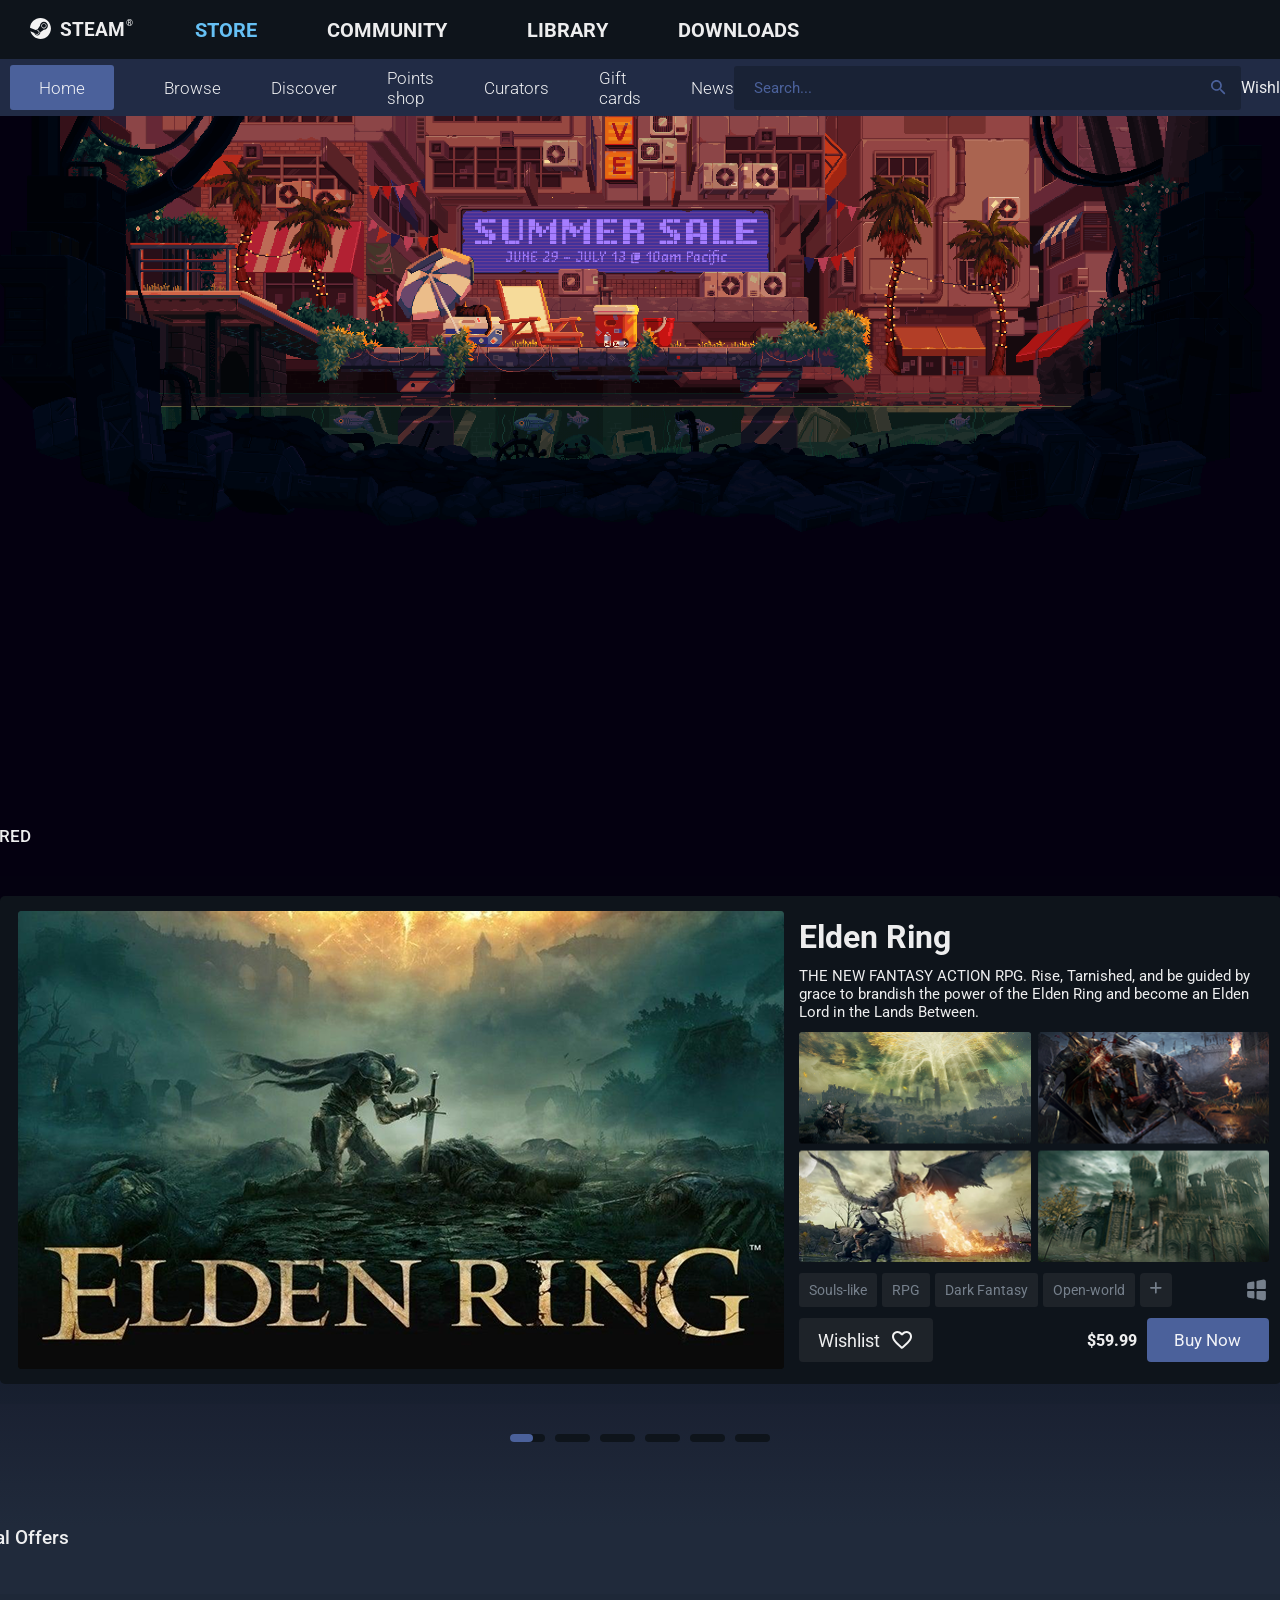
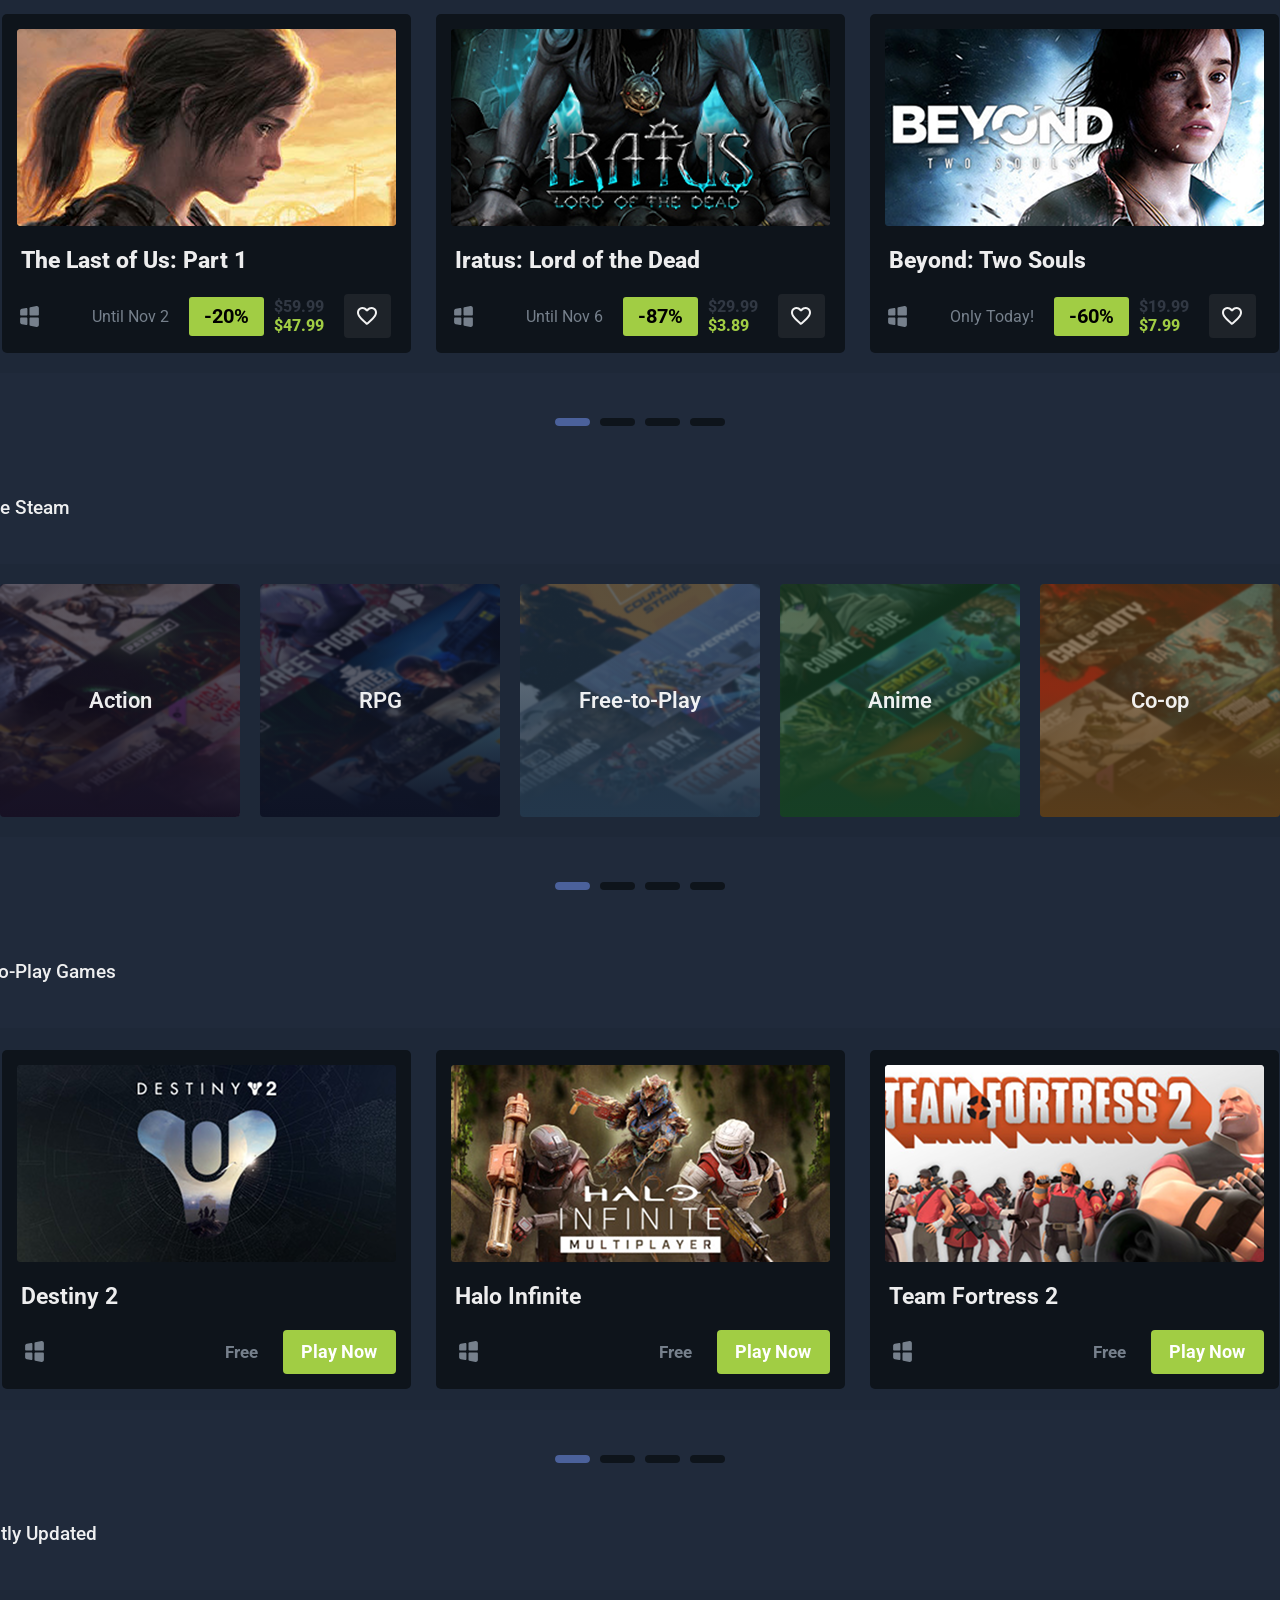
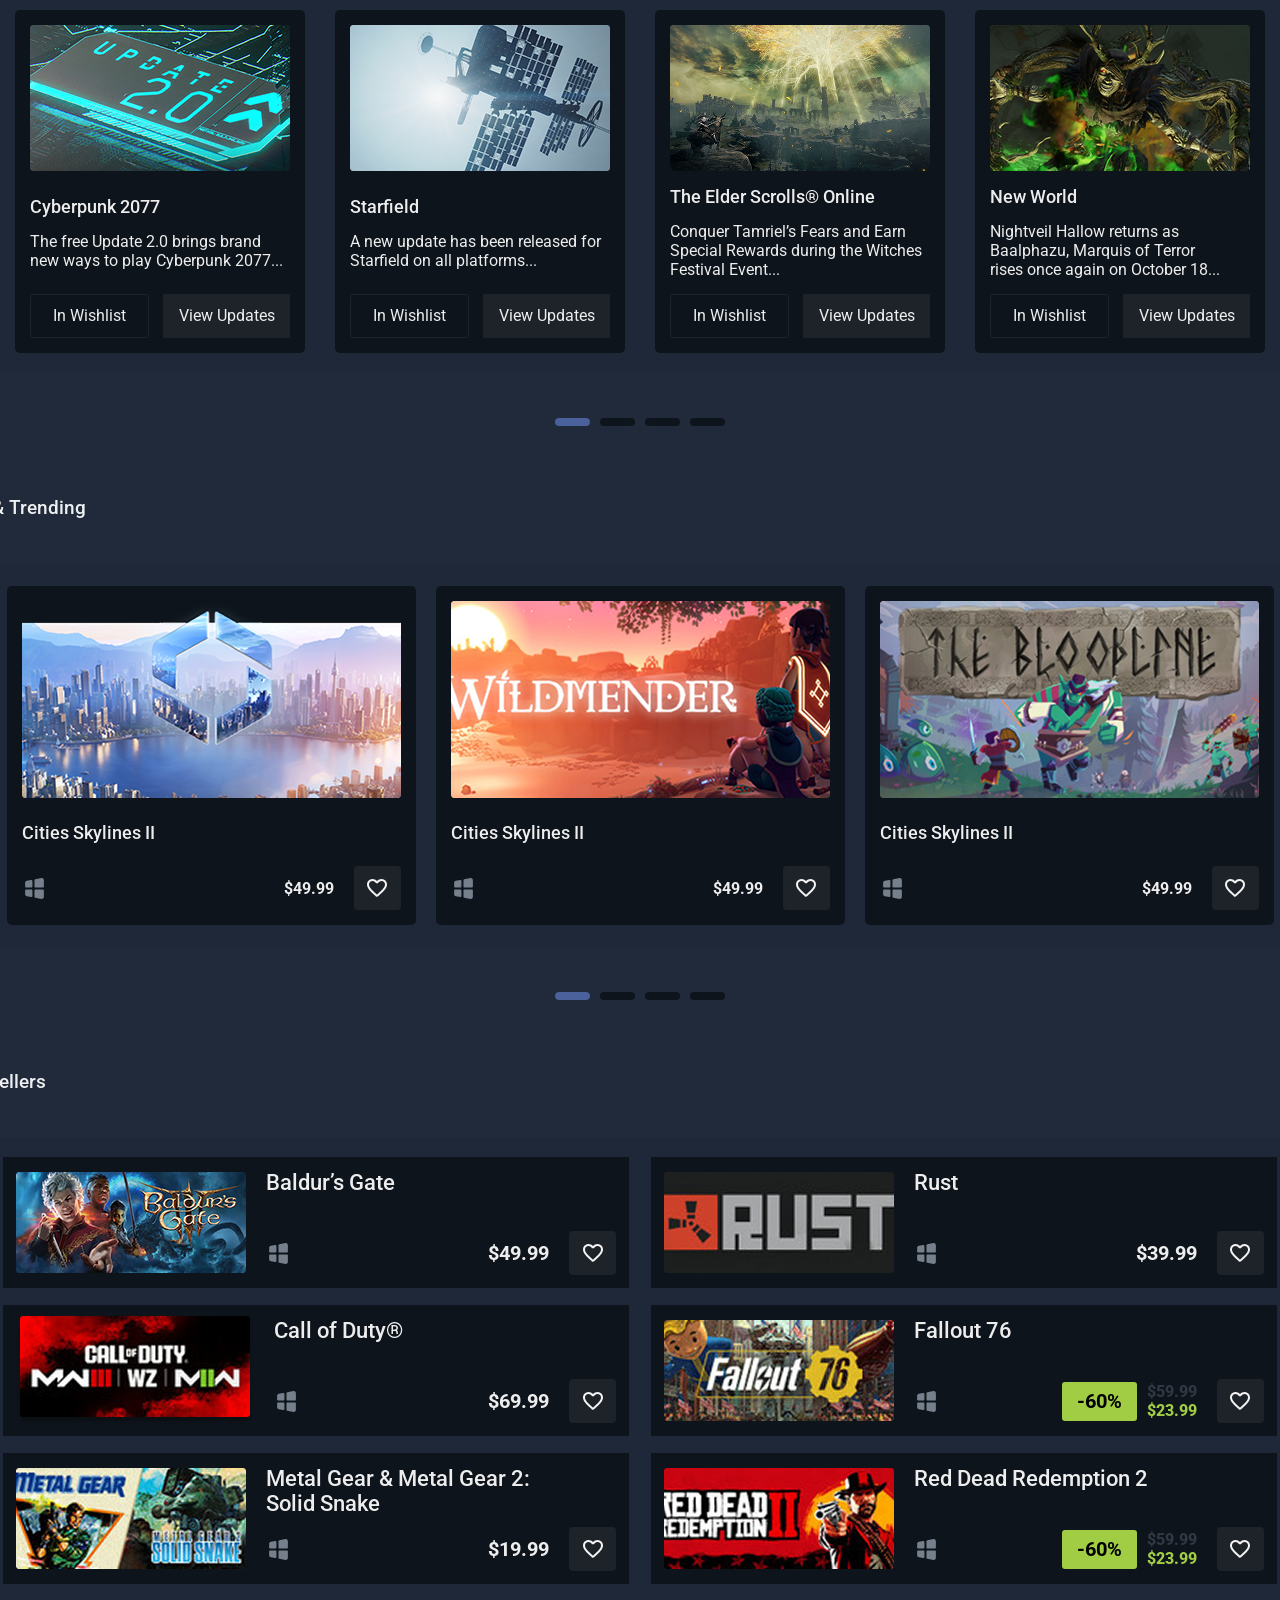
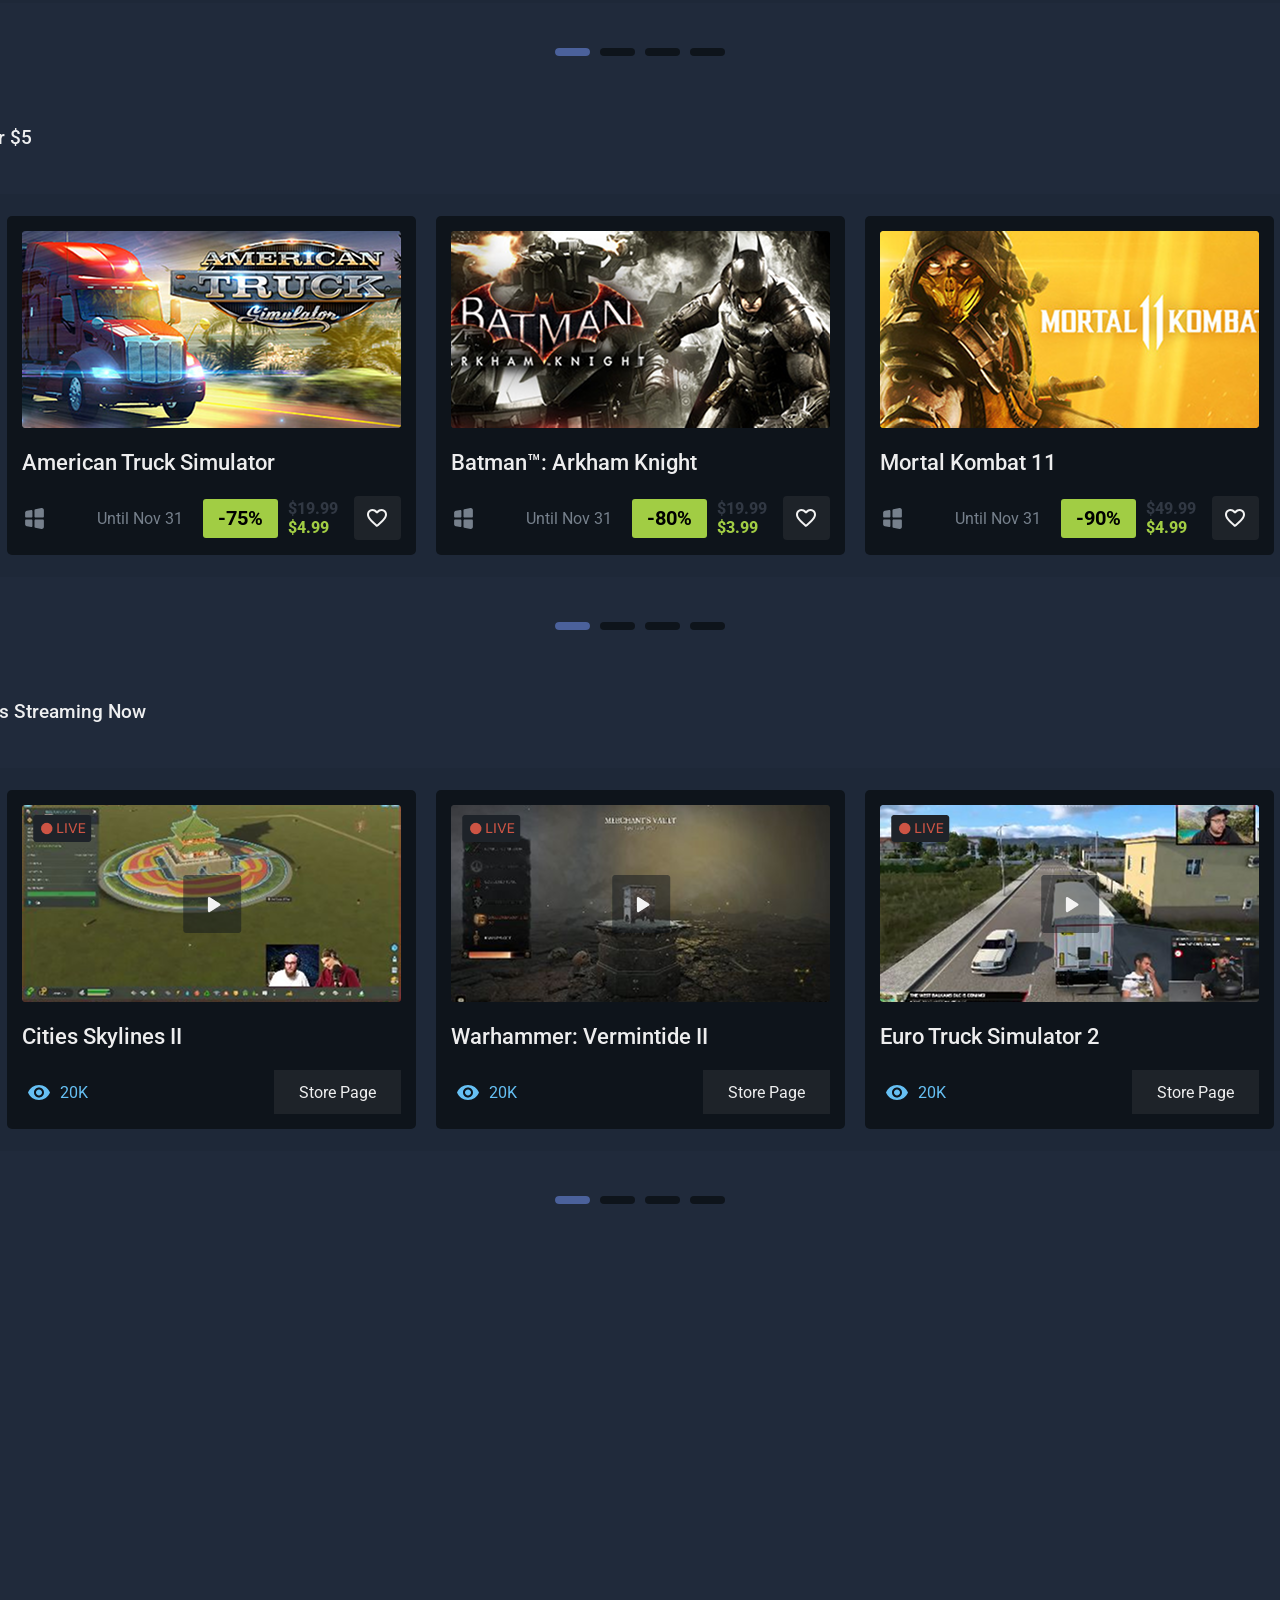
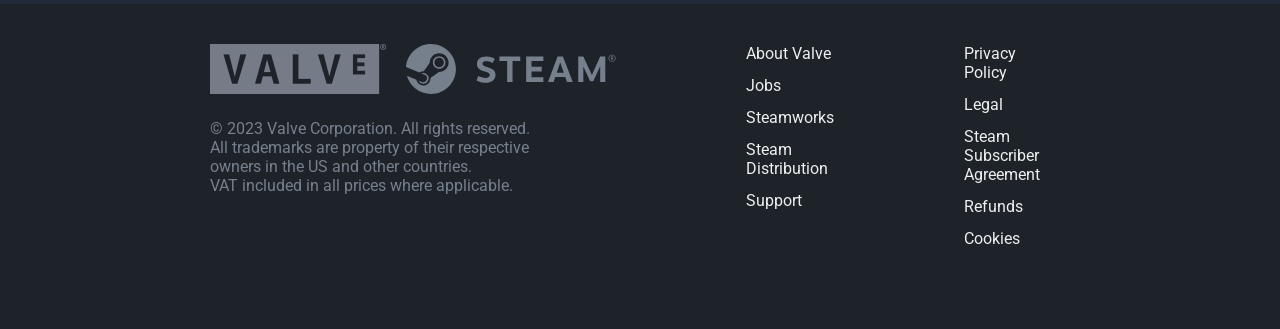
==== index.html @ d7ae03c8 "Add files via upload" ====
<!DOCTYPE html>
<html lang="en">

<head>
    <link rel="stylesheet" href="css/style.css">


    <meta charset="UTF-8">
    <meta name="viewport" content="width=device-width, initial-scale=1.0">
    <meta name="description"
        content="Staem  - All games in one place">
    <meta name="keywords" content="game, cloud-game, game-platform">
    <meta name="color-scheme" content="dark">
    <title>Steam</title>

    <meta name="robots" content="index follow noarchive">
    <meta name="author" content="steam">
    <link rel="canonical" href="https://steam.com">
    <link rel="alternate" hreflang="uz" href="https://steam.com/uz/">
    <link rel="alternate" hreflang="en" href="https://steam.com/en/">
    <meta name="referrer" content="strict-origin-when-cross-origin">

    <!-- ICO -->

    <link rel="icon" type="image/x-icon" sizes="any" href="./img/icons/icon-512px.ico">
    <link rel="icon" type="image/x-icon" sizes="512x512" href="./img/icons/icon-512px.ico">
    <link rel="icon" type="image/x-icon" sizes="256x256" href="./img/icons/icon-256px.ico">
    <link rel="icon" type="image/x-icon" sizes="128x128" href="./img/icons/icon-128px.ico">
    <link rel="icon" type="image/x-icon" sizes="64x64" href="./img/icons/icon-64px.ico">
    <link rel="icon" type="image/x-icon" sizes="32x32" href="./img/icons/icon-32px.ico">
    <link rel="apple-touch-icon" type="image/x-icon" sizes="180x180"
        href="https://bio-cwt.com//img/icons/icon-180px.ico">

    <!-- PWA -->

    <meta name="apple-mobile-app-capable" content="yes">
    <meta name="apple-mobile-app-title" content="steam">
    <meta name="apple-mobile-app-status-bar-style" content="black">

    <!-- OG -->
    <meta property="og:locale" content="en_US">
    <meta property="og:type" content="website">
    <meta property="og:site_name" content="steam">
    <meta property="og:title" content="Steam">
    <meta property="og:description"
        content="Staem  - All games in one place">
    <meta property="og:url" content="https://steam.com">
    <meta property="og:image" content="https://steam.com/img/icons/portrait-young-card.png">
    <meta property="og:image:width" content="680">
    <meta property="og:image:height" content="408">
    <meta property="og:image:alt" content="Game-steam">

    <!-- Twitter -->
    <meta name="twitter:card" content="summary_large_image">
    <meta name="twitter:title" content="steam">
    <meta name="twitter:description"
       content="Staem  - All games in one place">
    <meta name="twitter:image" content="https://steam/img/icons/portrait-young-card.png">
    <meta name="twitter:image:alt" content="Staem">
    <meta name="twitter:site" content="@steam">
    <meta name="twitter:creator" content="steam">
</head>

<body>
    <header class="steam__header">
        <!-- Header up -->
        <div class="header__up">
            <!-- Header logo -->
            <div class="header__logo">
                <img src="/img/header/logo/logo-steam.svg" alt="steam-logo" class="header__logo-img">
                <p class="header__logo-name">STEAM</p>
                <p class="header__logo-name-r">®</p>
            </div>
            <!-- Header Nav -->
            <nav class="header__nav">
                <ul class="header__nav-list">
                    <ol class="header__link"><a href="#" class="header__link-item header__link-store">Store</a></ol>
                    <ol class="header__link"><a href="#" class="header__link-item header__link-community">Community</a>
                    </ol>
                    <ol class="header__link"><a href="#" class="header__link-item header__link-name"></a></ol>
                    <ol class="header__link"><a href="#" class="header__link-item header__link-library">Library</a></ol>
                    <ol class="header__link"><a href="#" class="header__link-item header__link-download">Downloads</a>
                    </ol>
                </ul>
            </nav>
            <!-- Header Acc -->
            <div class="header__acc-group">
                <a href="steam_sign-in/steam_sign-in.html" class="header__acc-people"><img src="./img/header/acc group/people.svg" alt="people"></a>
                <a href="steam_sign-in/steam_sign-in.html" class="header__acc-notifications"><img src="./img/header/acc group/notifications.svg"
                        alt="people"></a>
                <p class="header__acc-notifications-numbers">1</p>
                <div class="header__acc">
                    <a class="header__acc-name" href="steam_sign-in/steam_sign-in.html">Login</a>
                </div>
            </div>
            <div class="header__help-and-view">
                <a href="#" class="header__help">Help</a>
                <a href="#" class="header__view">View <img src="/img/header/acc group/vector-down-ser.svg" alt=""></a>
            </div>
        </div>
        <!-- Header down -->
        <div class="header__down">
            <!-- Header nav -->
            <nav class="header__nav-store">
                <ul class="header__store-list">
                    <ol class="header__store-link"><a href="#" class="header__store-item header__store-home">Home</a>
                    </ol>
                    <ol class="header__store-link"><a href="#" class="header__store-item header__store-browse">Browse</a>
                    </ol>
                    <ol class="header__store-link"><a href="#"
                            class="header__store-item header__store-discover">Discover</a></ol>
                    <ol class="header__store-link"><a href="#" class="header__store-item header__store-point-shop">Points
                            shop</a></ol>
                    <ol class="header__store-link"><a href="#"
                            class="header__store-item header__store-curators">Curators</a></ol>
                    <ol class="header__store-link"><a href="#" class="header__store-item header__store-gift-cards">Gift
                            cards</a></ol>
                    <ol class="header__store-link"><a href="#" class="header__store-item header__store-news">News</a>
                    </ol>
                </ul>
            </nav>
            <!-- Header search -->
            <form class="header__search-form">
                <input type="text" placeholder="Search..." class="headre__store-search">
                <img src="img/header/serch and options/search.svg" alt="loupe" class="headre__store-search-loupe">
            </form>
            <!-- Header options -->
            <div class="header__options">
                <a href="steam_sign-in/steam_sign-in.html" class="header__options-group">Wishlist</a>
                <a href="steam_sign-in/steam_sign-in.html" class="header__options-group">Cart</a>
                <a href="#" class="header__options-button"><img src="./img/header/serch and options/options.svg"
                        alt="options" class="header__options-image"></a>
            </div>
        </div>
    </header>
    <!-- Main -->
    <main class="steam__main">
        <!-- Hero block -->
        <div class="main__hero-block">
            <img src="" alt="" class="main__sale-banner">
        </div>
        <!-- Offer of the day -->
        <div class="main__featured">
            <p class="main__featured-title">Featured</p>
            <div class="main__game-card">
                <img src="/img/main/featured/arrow/arrow-left.svg" alt="arrow-left" class="main__game-arrow-left">
                <div class="main__game-elden_ring">
                    <img src="./img/main/featured/games/Elden Ring/elden-ring-preview.png" alt="elden-ring-image"
                        class="main__game-elden_ring-preview">
                    <div class="main__game-elden-ring-group">
                        <h1 class="main__game-elden-ring-title">Elden Ring</h1>
                        <p class="main__game-elden-ring-text">THE NEW FANTASY ACTION RPG. Rise, Tarnished, and be guided
                            by grace to brandish the power of the Elden Ring and become an Elden Lord in the Lands
                            Between.</p>
                        <img src="/img/main/featured/games/Elden Ring/elden-ring-image.png" alt="elden-ring-image"
                            class="main__game-elden-ring-image">
                        <div class="main__game-elden-ring-tegs">
                            <div class="main__game-elden-ring-items">
                                <div class="main__game-elden-ring-element">
                                    <p class="main__game-elden-ring-element-text">Souls-like</p>
                                </div>
                                <div class="main__game-elden-ring-element">
                                    <p class="main__game-elden-ring-element-text">RPG</p>
                                </div>
                                <div class="main__game-elden-ring-element">
                                    <p class="main__game-elden-ring-element-text">Dark Fantasy</p>
                                </div>
                                <div class="main__game-elden-ring-element">
                                    <p class="main__game-elden-ring-element-text">Open-world</p>
                                </div>
                                <div class="main__game-elden-ring-element-add"><img
                                        src="/img/main/featured/games/Elden Ring/Add.svg" alt="add"></div>
                            </div>
                            <img src="/img/main/featured/games/Elden Ring/pc.svg" alt="window">
                        </div>
                        <div class="main__game-elden-ring-buy">
                            <div class="main__game-elden-ring-wishlist">
                                <p class="main__game-elden-ring-wishlist-text">Wishlist</p>
                                <img src="/img/main/featured/games/Elden Ring/Favorite border.svg" alt="">
                            </div>
                            <div class="main__game-elden-ring-buy-group">
                                <p class="main__game-elden-ring-buy-prise">$59.99</p>
                                <button type="button" class="main__game-elden-ring-buy-button">Buy Now</button>
                            </div>
                        </div>
                    </div>
                </div>
                <img src="/img/main/featured/arrow/arrow-right.svg" alt="arrow-right" class="main__game-arrow-right">
            </div>
            <div class="main__featured-bar">
                <div class="main__featured-bar-item-fill"></div>
                <div class="main__featured-bar-item"></div>
                <div class="main__featured-bar-item"></div>
                <div class="main__featured-bar-item"></div>
                <div class="main__featured-bar-item"></div>
                <div class="main__featured-bar-item"></div>
                <div class="main__featured-bar-item"></div>
            </div>
        </div>
        <!-- Special offers -->
        <div class="main__special-offers">
            <p class="main__special-offers-title">Special Offers</p>
            <div class="main__special-offers-card">
                <img src="/img/main/featured/arrow/arrow-left.svg" alt="arrow-left" class="main__game-arrow-left">
                <div class="main__special-offers-game">
                    <img src="/img/main/special offers/game-1-previe.png" alt="" class="main__special-offer-image">
                    <p class="main__special-offers-game-title">The Last of Us: Part 1</p>
                    <div class="main__special-offers-game-group">
                        <img src="/img/main/featured/games/Elden Ring/pc.svg" alt="window"
                            class="main__special-offers-game-image">
                        <p class="main__special-offers-game-day">Until Nov 2</p>
                        <div class="main__special-offers-game-discount">-20%</div>
                        <div class="main__special-offers-game-prise">
                            <p class="main__special-offers-game-prise-old">$59.99</p>
                            <p class="main__special-offers-game-prise-new">$47.99</p>
                        </div>
                        <div class="main__special-offers-game-favorit"><img
                                src="/img/main/featured/games/Elden Ring/Favorite border.svg" alt=""></div>
                    </div>
                </div>
                <div class="main__special-offers-game">
                    <img src="/img/main/special offers/game-2-previe.png" alt="" class="main__special-offer-image">
                    <p class="main__special-offers-game-title">Iratus: Lord of the Dead</p>
                    <div class="main__special-offers-game-group">
                        <img src="/img/main/featured/games/Elden Ring/pc.svg" alt="window"
                            class="main__special-offers-game-image">
                        <p class="main__special-offers-game-day">Until Nov 6</p>
                        <div class="main__special-offers-game-discount">-87%</div>
                        <div class="main__special-offers-game-prise">
                            <p class="main__special-offers-game-prise-old">$29.99</p>
                            <p class="main__special-offers-game-prise-new">$3.89</p>
                        </div>
                        <div class="main__special-offers-game-favorit"><img
                                src="/img/main/featured/games/Elden Ring/Favorite border.svg" alt=""></div>
                    </div>
                </div>
                <div class="main__special-offers-game">
                    <img src="/img/main/special offers/game-3-previe.png" alt="" class="main__special-offer-image">
                    <p class="main__special-offers-game-title">Beyond: Two Souls</p>
                    <div class="main__special-offers-game-group">
                        <img src="/img/main/featured/games/Elden Ring/pc.svg" alt="window"
                            class="main__special-offers-game-images">
                        <p class="main__special-offers-game-day">Only Today!</p>
                        <div class="main__special-offers-game-discount">-60%</div>
                        <div class="main__special-offers-game-prise">
                            <p class="main__special-offers-game-prise-old">$19.99</p>
                            <p class="main__special-offers-game-prise-new">$7.99</p>
                        </div>
                        <div class="main__special-offers-game-favorit"><img
                                src="/img/main/featured/games/Elden Ring/Favorite border.svg" alt=""></div>
                    </div>
                </div>
                <img src="/img/main/featured/arrow/arrow-right.svg" alt="arrow-right" class="main__game-arrow-right">
            </div>
            <div class="main__special-offers-bar">
                <div class="main__special-offers-bar-item-fill"></div>
                <div class="main__special-offers-bar-item"></div>
                <div class="main__special-offers-bar-item"></div>
                <div class="main__special-offers-bar-item"></div>
                <div class="main__special-offers-bar-item"></div>
            </div>
        </div>
        <!-- Browse Steam -->
        <div class="main__browse-steam">
            <p class="main__browse-steam-title">Browse Steam</p>
            <div class="main__browse-steam-card">
                <img src="/img/main/featured/arrow/arrow-left.svg" alt="arrow-left" class="main__game-arrow-left">
                <div class="main__browse-steam-choice">
                    <img src="/img/main/browse steam/action.png" alt="" class="main__browse-steam-image">
                    <p class="main__browse-steam-choice-name main__browse-steam-choice-gradient_1">Action</p>
                </div>
                <div class="main__browse-steam-choice">
                    <img src="/img/main/browse steam/rpg.png" alt="" class="main__browse-steam-image">
                    <p class="main__browse-steam-choice-name main__browse-steam-choice-gradient_2">RPG</p>
                </div>
                <div class="main__browse-steam-choice">
                    <img src="/img/main/browse steam/free-to-play.png" alt="" class="main__browse-steam-image">
                    <p class="main__browse-steam-choice-name main__browse-steam-choice-gradient_3">Free-to-Play</p>
                </div>
                <div class="main__browse-steam-choice">
                    <img src="/img/main/browse steam/anime.png" alt="" class="main__browse-steam-image">
                    <p class="main__browse-steam-choice-name main__browse-steam-choice-gradient_4">Anime</p>
                </div>
                <div class="main__browse-steam-choice">
                    <img src="/img/main/browse steam/co-op.png" alt="" class="main__browse-steam-image">
                    <p class="main__browse-steam-choice-name main__browse-steam-choice-gradient_5">Co-op</p>
                </div>
                <img src="/img/main/featured/arrow/arrow-right.svg" alt="arrow-right" class="main__game-arrow-right">
            </div>
            <div class="main__special-offers-bar">
                <div class="main__special-offers-bar-item-fill"></div>
                <div class="main__special-offers-bar-item"></div>
                <div class="main__special-offers-bar-item"></div>
                <div class="main__special-offers-bar-item"></div>
                <div class="main__special-offers-bar-item"></div>
            </div>
        </div>
        <!-- Free to Play Games -->
        <div class="main__free-to-play">
            <p class="main__free-to-play-title">Free-to-Play Games</p>
            <div class="main__free-to-play-card">
                <img src="/img/main/featured/arrow/arrow-left.svg" alt="arrow-left" class="main__game-arrow-left">
                <div class="main__free-to-play-game">
                    <img src="/img/main/free to play/game_1.png" alt="" class="main__free-to-play-game-image">
                    <p class="main__free-to-play-game-title">Destiny 2</p>
                    <div class="main__free-to-play-game-group">
                        <img src="/img/main/featured/games/Elden Ring/pc.svg" alt="window"
                            class="main__special-offers-game-image">
                        <div class="main__free-to-play-game-buy-group">
                            <p class="main__free-to-play-game-price">Free</p>
                            <button class="main__free-to-play-game-buy">Play Now</button>
                        </div>
                    </div>
                </div>
                <div class="main__free-to-play-game">
                    <img src="/img/main/free to play/game_2.png" alt="" class="main__free-to-play-game-image">
                    <p class="main__free-to-play-game-title">Halo Infinite</p>
                    <div class="main__free-to-play-game-group">
                        <img src="/img/main/featured/games/Elden Ring/pc.svg" alt="window"
                            class="main__special-offers-game-image">
                        <div class="main__free-to-play-game-buy-group">
                            <p class="main__free-to-play-game-price">Free</p>
                            <button class="main__free-to-play-game-buy">Play Now</button>
                        </div>
                    </div>

                </div>
                <div class="main__free-to-play-game">
                    <img src="/img/main/free to play/game_3.png" alt="" class="main__free-to-play-game-image">
                    <p class="main__free-to-play-game-title">Team Fortress 2</p>
                    <div class="main__free-to-play-game-group">
                        <img src="/img/main/featured/games/Elden Ring/pc.svg" alt="window"
                            class="main__special-offers-game-image">
                        <div class="main__free-to-play-game-buy-group">
                            <p class="main__free-to-play-game-price">Free</p>
                            <button class="main__free-to-play-game-buy">Play Now</button>
                        </div>
                    </div>

                </div>
                <img src="/img/main/featured/arrow/arrow-right.svg" alt="arrow-right" class="main__game-arrow-right">
            </div>
            <div class="main__special-offers-bar">
                <div class="main__special-offers-bar-item-fill"></div>
                <div class="main__special-offers-bar-item"></div>
                <div class="main__special-offers-bar-item"></div>
                <div class="main__special-offers-bar-item"></div>
                <div class="main__special-offers-bar-item"></div>
            </div>
        </div>
        <!-- Recently Updated -->
        <div class="main__recently_update">
            <p class="main__recently_update-title">Recently Updated</p>
            <div class="main__recently_update-card">
                <img src="/img/main/featured/arrow/arrow-left.svg" alt="arrow-left" class="main__game-arrow-left">
                <div class="main__recently_update-game">
                    <img src="/img/main/recently Update/game_1.png" alt="" class="main__recently_update-game-image">
                    <div class="main__recently_update-game-text">
                        <p class="main__recently_update-game-title">Cyberpunk 2077</p>
                        <p class="main__recently_update-game-word">The free Update 2.0 brings brand new ways to play
                            Cyberpunk 2077...</p>
                    </div>
                    <div class="main__recently_update-game-button">
                        <button class="main__recently_update-game-wishlist">In Wishlist</button>
                        <button class="main__recently_update-game-viev">View Updates</button>
                    </div>
                </div>
                <div class="main__recently_update-game">
                    <img src="/img/main/recently Update/game_2.png" alt="" class="main__recently_update-game-image">
                    <div class="main__recently_update-game-text">
                        <p class="main__recently_update-game-title">Starfield</p>
                        <p class="main__recently_update-game-word">A new update has been released for Starfield on all
                            platforms...</p>
                    </div>
                    <div class="main__recently_update-game-button">
                        <button class="main__recently_update-game-wishlist">In Wishlist</button>
                        <button class="main__recently_update-game-viev">View Updates</button>
                    </div>

                </div>
                <div class="main__recently_update-game">
                    <img src="/img/main/recently Update/game_3.png" alt="" class="main__recently_update-game-image">
                    <div class="main__recently_update-game-text">
                        <p class="main__recently_update-game-title">The Elder Scrolls® Online</p>
                        <p class="main__recently_update-game-word">Conquer Tamriel’s Fears and Earn Special Rewards
                            during the Witches Festival Event...</p>
                    </div>
                    <div class="main__recently_update-game-button">
                        <button class="main__recently_update-game-wishlist">In Wishlist</button>
                        <button class="main__recently_update-game-viev">View Updates</button>
                    </div>

                </div>
                <div class="main__recently_update-game">
                    <img src="/img/main/recently Update/game_4.png" alt="" class="main__recently_update-game-image">
                    <div class="main__recently_update-game-text">
                        <p class="main__recently_update-game-title">New World</p>
                        <p class="main__recently_update-game-word">Nightveil Hallow returns as Baalphazu, Marquis of
                            Terror <br>rises once again on October 18...</p>
                    </div>
                    <div class="main__recently_update-game-button">
                        <button class="main__recently_update-game-wishlist">In Wishlist</button>
                        <button class="main__recently_update-game-viev">View Updates</button>
                    </div>
                </div>
                <img src="/img/main/featured/arrow/arrow-right.svg" alt="arrow-right" class="main__game-arrow-right">
            </div>
            <div class="main__special-offers-bar">
                <div class="main__special-offers-bar-item-fill"></div>
                <div class="main__special-offers-bar-item"></div>
                <div class="main__special-offers-bar-item"></div>
                <div class="main__special-offers-bar-item"></div>
                <div class="main__special-offers-bar-item"></div>
            </div>
        </div>
        <!-- New Trending -->
        <div class="main__new_trending">
            <p class="main__new_trending-title">New & Trending</p>
            <div class="main__new_trending-card">
                <img src="/img/main/featured/arrow/arrow-left.svg" alt="arrow-left" class="main__game-arrow-left">
                <div class="main__new_trending-game">
                    <img src="/img/main/new and tranding/game_1.png" alt="">
                    <p class="main__new_trending-game-title">Cities Skylines II</p>
                    <div class="main__new_trending-group">
                        <img src="/img/main/featured/games/Elden Ring/pc.svg" alt="window">
                        <div class="main__new_trending-game-buy-group">
                            <p class="main__new_trending-game-buy-price">$49.99</p>
                            <div class="main__special-offers-game-favorit"><img
                                    src="/img/main/featured/games/Elden Ring/Favorite border.svg" alt=""></div>
                        </div>
                    </div>
                </div>
                <div class="main__new_trending-game">
                    <img src="/img/main/new and tranding/game_2.png" alt="">
                    <p class="main__new_trending-game-title">Cities Skylines II</p>
                    <div class="main__new_trending-group">
                        <img src="/img/main/featured/games/Elden Ring/pc.svg" alt="window">
                        <div class="main__new_trending-game-buy-group">
                            <p class="main__new_trending-game-buy-price">$49.99</p>
                            <div class="main__special-offers-game-favorit"><img
                                    src="/img/main/featured/games/Elden Ring/Favorite border.svg" alt=""></div>
                        </div>
                    </div>
                </div>
                <div class="main__new_trending-game">
                    <img src="/img/main/new and tranding/game_3.png" alt="">
                    <p class="main__new_trending-game-title">Cities Skylines II</p>
                    <div class="main__new_trending-group">
                        <img src="/img/main/featured/games/Elden Ring/pc.svg" alt="window">
                        <div class="main__new_trending-game-buy-group">
                            <p class="main__new_trending-game-buy-price">$49.99</p>
                            <div class="main__special-offers-game-favorit"><img
                                    src="/img/main/featured/games/Elden Ring/Favorite border.svg" alt=""></div>
                        </div>
                    </div>
                </div>

                <img src="/img/main/featured/arrow/arrow-right.svg" alt="arrow-right" class="main__game-arrow-right">
            </div>
            <div class="main__special-offers-bar">
                <div class="main__special-offers-bar-item-fill"></div>
                <div class="main__special-offers-bar-item"></div>
                <div class="main__special-offers-bar-item"></div>
                <div class="main__special-offers-bar-item"></div>
                <div class="main__special-offers-bar-item"></div>
            </div>
        </div>
        <!-- Top selers -->
        <div class="main__top-selers">
            <p class="main__top-selers-title">Top Sellers</p>
            <div class="main__top-selers-card">
                <img src="/img/main/featured/arrow/arrow-left.svg" alt="arrow-left" class="main__game-arrow-left">
                <div class="main__top-selers-game">
                    <img src="/img/main/top sellers/game_1.png" alt="" class="main__top-selers-game-image">
                    <div class="main__top-selers-game-group">
                        <p class="main__top-selers-game-title">Baldur’s Gate</p>
                        <div class="main__top-selers-game-buy">
                            <img src="/img/main/featured/games/Elden Ring/pc.svg" alt="window">
                            <div class="main__top-selers-game-buy-group">
                                <p class="main__top-selers-game-buy-price">$49.99</p>
                                <div class="main__special-offers-game-favorit"><img
                                        src="/img/main/featured/games/Elden Ring/Favorite border.svg" alt=""></div>
                            </div>
                        </div>
                    </div>
                </div>
                <div class="main__top-selers-game">
                    <img src="/img/main/top sellers/game_2.png" alt="" class="main__top-selers-game-image">
                    <div class="main__top-selers-game-group">
                        <p class="main__top-selers-game-title">Call of Duty®</p>
                        <div class="main__top-selers-game-buy">
                            <img src="/img/main/featured/games/Elden Ring/pc.svg" alt="window">
                            <div class="main__top-selers-game-buy-group">
                                <p class="main__top-selers-game-buy-price">$69.99</p>
                                <div class="main__special-offers-game-favorit"><img
                                        src="/img/main/featured/games/Elden Ring/Favorite border.svg" alt=""></div>
                            </div>
                        </div>
                    </div>
                </div>
                <div class="main__top-selers-game">
                    <img src="/img/main/top sellers/game_3.png" alt="" class="main__top-selers-game-image">
                    <div class="main__top-selers-game-group">
                        <p class="main__top-selers-game-title">Metal Gear & Metal Gear 2: <br> Solid Snake</p>
                        <div class="main__top-selers-game-buy">
                            <img src="/img/main/featured/games/Elden Ring/pc.svg" alt="window">
                            <div class="main__top-selers-game-buy-group">
                                <p class="main__top-selers-game-buy-price">$19.99</p>
                                <div class="main__special-offers-game-favorit"><img
                                        src="/img/main/featured/games/Elden Ring/Favorite border.svg" alt=""></div>
                            </div>
                        </div>
                    </div>
                </div>
                <div class="main__top-selers-game">
                    <img src="/img/main/top sellers/game_4.png" alt="" class="main__top-selers-game-image">
                    <div class="main__top-selers-game-group">
                        <p class="main__top-selers-game-title">Rust</p>
                        <div class="main__top-selers-game-buy">
                            <img src="/img/main/featured/games/Elden Ring/pc.svg" alt="window">
                            <div class="main__top-selers-game-buy-group">
                                <p class="main__top-selers-game-buy-price">$39.99</p>
                                <div class="main__special-offers-game-favorit"><img
                                        src="/img/main/featured/games/Elden Ring/Favorite border.svg" alt=""></div>
                            </div>
                        </div>
                    </div>
                </div>
                <div class="main__top-selers-game">
                    <img src="/img/main/top sellers/game_5.png" alt="" class="main__top-selers-game-image">
                    <div class="main__top-selers-game-group">
                        <p class="main__top-selers-game-title">Fallout 76</p>
                        <div class="main__top-selers-game-buy">
                            <img src="/img/main/featured/games/Elden Ring/pc.svg" alt="window">
                            <div class="main__top-selers-game-buy-group-discount">
                                <div class="main__top-selers-game-discount">-60%</div>
                                <div class="main__top-selers-game-prise">
                                    <p class="main__top-selers-game-prise-old">$59.99</p>
                                    <p class="main__top-selers-game-prise-new">$23.99</p>
                                </div>
                                <div class="main__special-offers-game-favorit"><img
                                        src="/img/main/featured/games/Elden Ring/Favorite border.svg" alt=""></div>
                            </div>
                        </div>
                    </div>
                </div>
                <div class="main__top-selers-game">
                    <img src="/img/main/top sellers/game_6.png" alt="" class="main__top-selers-game-image">
                    <div class="main__top-selers-game-group">
                        <p class="main__top-selers-game-title">Red Dead Redemption 2</p>
                        <div class="main__top-selers-game-buy">
                            <img src="/img/main/featured/games/Elden Ring/pc.svg" alt="window">
                            <div class="main__top-selers-game-buy-group-discount">
                                <div class="main__top-selers-game-discount">-60%</div>
                                <div class="main__top-selers-game-prise">
                                    <p class="main__top-selers-game-prise-old">$59.99</p>
                                    <p class="main__top-selers-game-prise-new">$23.99</p>
                                </div>
                                <div class="main__special-offers-game-favorit"><img
                                        src="/img/main/featured/games/Elden Ring/Favorite border.svg" alt=""></div>
                            </div>
                        </div>
                    </div>
                </div>
                <img src="/img/main/featured/arrow/arrow-right.svg" alt="arrow-right" class="main__game-arrow-right">
            </div>
            <div class="main__special-offers-bar">
                <div class="main__special-offers-bar-item-fill"></div>
                <div class="main__special-offers-bar-item"></div>
                <div class="main__special-offers-bar-item"></div>
                <div class="main__special-offers-bar-item"></div>
                <div class="main__special-offers-bar-item"></div>
            </div>
        </div>
        <div class="main__under-five">
            <p class="main__under-five-title">Under $5</p>
            <div class="main__under-five-card">
                <img src="/img/main/featured/arrow/arrow-left.svg" alt="arrow-left" class="main__game-arrow-left">
                <div class="main__under-five-game">
                    <img src="/img/main/under/game_1.png" alt="" class="main__under-five-game-image">
                    <p class="main__under-five-game-title">American Truck Simulator</p>
                    <div class="main__under-five-game-group">
                        <img src="/img/main/featured/games/Elden Ring/pc.svg" alt="window"
                            class="main__special-offers-game-image">
                        <p class="main__under-five-game-day">Until Nov 31</p>
                        <div class="main__under-five-game-discount">-75%</div>
                        <div class="main__under-five-game-prise">
                            <p class="main__under-five-game-prise-old">$19.99</p>
                            <p class="main__under-five-game-prise-new">$4.99</p>
                        </div>
                        <div class="main__special-offers-game-favorit"><img
                                src="/img/main/featured/games/Elden Ring/Favorite border.svg" alt=""></div>

                    </div>
                </div>
                <div class="main__under-five-game">
                    <img src="/img/main/under/game_2.png" alt="" class="main__under-five-game-image">
                    <p class="main__under-five-game-title">Batman™: Arkham Knight</p>
                    <div class="main__under-five-game-group">
                        <img src="/img/main/featured/games/Elden Ring/pc.svg" alt="window"
                            class="main__special-offers-game-image">
                        <p class="main__under-five-game-day">Until Nov 31</p>
                        <div class="main__under-five-game-discount">-80%</div>
                        <div class="main__under-five-game-prise">
                            <p class="main__under-five-game-prise-old">$19.99</p>
                            <p class="main__under-five-game-prise-new">$3.99</p>
                        </div>
                        <div class="main__special-offers-game-favorit"><img
                                src="/img/main/featured/games/Elden Ring/Favorite border.svg" alt=""></div>

                    </div>
                </div>
                <div class="main__under-five-game">
                    <img src="/img/main/under/game_3.png" alt="" class="main__under-five-game-image">
                    <p class="main__under-five-game-title">Mortal Kombat 11</p>
                    <div class="main__under-five-game-group">
                        <img src="/img/main/featured/games/Elden Ring/pc.svg" alt="window"
                            class="main__special-offers-game-image">
                        <p class="main__under-five-game-day">Until Nov 31</p>
                        <div class="main__under-five-game-discount">-90%</div>
                        <div class="main__under-five-game-prise">
                            <p class="main__under-five-game-prise-old">$49.99</p>
                            <p class="main__under-five-game-prise-new">$4.99</p>
                        </div>
                        <div class="main__special-offers-game-favorit"><img
                                src="/img/main/featured/games/Elden Ring/Favorite border.svg" alt=""></div>

                    </div>
                </div>
                <img src="/img/main/featured/arrow/arrow-right.svg" alt="arrow-right" class="main__game-arrow-right">
            </div>
            <div class="main__special-offers-bar">
                <div class="main__special-offers-bar-item-fill"></div>
                <div class="main__special-offers-bar-item"></div>
                <div class="main__special-offers-bar-item"></div>
                <div class="main__special-offers-bar-item"></div>
                <div class="main__special-offers-bar-item"></div>
            </div>
        </div>
        <!-- Game Streaming -->
        <div class="main__game-steaming">
            <p class="main__game-steaming-title">Games Streaming Now</p>
            <div class="main__game-steaming-card">
                <img src="/img/main/featured/arrow/arrow-left.svg" alt="arrow-left" class="main__game-arrow-left">
                <div class="main__game-steaming-game">
                    <img src="/img/main/games streaming/game_1.png" alt="" class="main__game-steaming-game-image">
                    <p class="main__game-steaming-game-title">Cities Skylines II</p>
                    <div class="main__game-steaming-game-group">
                        <p class="main__game-steaming-game-viev"><img src="./img/main/games streaming/eye.svg" alt="">
                            20K</p>
                        <button class="main__game-steaming-game-store">Store Page</button>
                    </div>
                </div>
                <div class="main__game-steaming-game">
                    <img src="/img/main/games streaming/game_2.png" alt="" class="main__game-steaming-game-image">
                    <p class="main__game-steaming-game-title">Warhammer: Vermintide II</p>
                    <div class="main__game-steaming-game-group">
                        <p class="main__game-steaming-game-viev"><img src="./img/main/games streaming/eye.svg" alt="">
                            20K</p>
                        <button class="main__game-steaming-game-store">Store Page</button>
                    </div>
                </div>
                <div class="main__game-steaming-game">
                    <img src="/img/main/games streaming/game_3.png" alt="" class="main__game-steaming-game-image">
                    <p class="main__game-steaming-game-title">Euro Truck Simulator 2</p>
                    <div class="main__game-steaming-game-group">
                        <p class="main__game-steaming-game-viev"><img src="./img/main/games streaming/eye.svg" alt="">
                            20K</p>
                        <button class="main__game-steaming-game-store">Store Page</button>
                    </div>
                </div>
                <img src="/img/main/featured/arrow/arrow-right.svg" alt="arrow-right" class="main__game-arrow-right">
            </div>
            <div class="main__special-offers-bar">
                <div class="main__special-offers-bar-item-fill"></div>
                <div class="main__special-offers-bar-item"></div>
                <div class="main__special-offers-bar-item"></div>
                <div class="main__special-offers-bar-item"></div>
                <div class="main__special-offers-bar-item"></div>
            </div>
        </div>
    </main>
    <footer class="steam__footer">
        <div class="footer__logo-group">
            <div class="footer__logo-image-group">
                <img src="/img/footer/valve_log.svg" alt="">
                <img src="/img/footer/steam_logo.svg" alt="">
            </div>
            <p class="footer__logo-text">© 2023 Valve Corporation. All rights reserved. <br> All trademarks are property
                of
                their respective <br> owners in the US and other countries. <br>
                VAT included in all prices where applicable.</p>
        </div>
        <ul class="footer__links">
            <ol><a href="#" class="footer__link">About Valve</a></ol>
            <ol><a href="#" class="footer__link">Jobs</a></ol>
            <ol><a href="#" class="footer__link">Steamworks</a></ol>
            <ol><a href="#" class="footer__link">Steam Distribution</a></ol>
            <ol><a href="#" class="footer__link">Support</a></ol>
        </ul>
        <ul class="footer__links">
            <ol><a href="#" class="footer__link">Privacy Policy</a></ol>
            <ol><a href="#" class="footer__link">Legal</a></ol>
            <ol><a href="#" class="footer__link">Steam Subscriber Agreement</a></ol>
            <ol><a href="#" class="footer__link">Refunds</a></ol>
            <ol><a href="#" class="footer__link">Cookies</a></ol>
        </ul>
        <div class="footer__mesage">
            <a href="#" class="footer__link-facebook"><img src="/img/footer/facebook_logo.svg" alt=""></a>
            <a href="#" class="footer__link-twitter"><img src="/img/footer/twitter_logo.svg" alt=""></a>
        </div>
    </footer>
</body>
<script src="/js/index.js"></script>

</html>
---- css/style.css ----
@import url('https://fonts.googleapis.com/css2?family=Roboto:ital,wght@0,100..900;1,100..900&display=swap');

* {
    margin: 0;
    padding: 0;
    box-sizing: border-box;
    font-family: "Roboto", sans-serif;
    scrollbar-width: none;
}

body {
    background-color: #202A3B;

}

/* Header */

/* Header up */
.header__up {
    width: 100%;
    height: 59px;
    display: flex;
    padding: 0px 30px;
    background-color: #0E141B;
    align-items: center;

}

/* Header Logo */
.header__logo {
    display: flex;
    align-items: start;
    color: rgba(255, 255, 255, 0.925);
    gap: 9px;
    position: relative;
}

.header__logo-img {
    width: 21px;
    height: 21px;
}

.header__logo-name {
    font-size: 19px;
    font-weight: 700;
}

.header__logo-name-r {
    font-size: 9px;
    position: absolute;
    margin-left: 96px;
}

/* Header Nav */
.header__nav-list {
    display: flex;
    gap: 70px;
    margin-left: 70px;
}

.header__link-item {
    font-size: 20px;
    font-weight: 700;
    color: rgba(255, 255, 255, 0.925);
    text-decoration: none;
    text-transform: uppercase;
}

.header__link-store {
    color: #66C0F4;
}

/* Header Acc */
.header__acc-name {
    text-decoration: none;
}









.header__acc-group {
    display: flex;
    gap: 20px;
    position: relative;
    margin-left: 720px;
}

.header__acc-people {
    background-color: #1E2329;
    padding: 8px 16.5px;
    border-radius: 5px;
    display: flex;
    align-items: center;
    height: 37px;

}

.header__acc-notifications {
    background-color: #1E2329;
    padding: 8px 19.99px;
    border-radius: 5px;
    display: flex;
    align-items: center;
    height: 37px;

}

.header__acc-people-activ {
    background-color: #1E2329;
    padding: 8px 16.5px;
    border-radius: 5px;
    display: flex;
    align-items: center;
    height: 37px;
    margin-top: 55px;
}

.header__acc-notifications-activ {
    background-color: #1E2329;
    padding: 8px 19.99px;
    border-radius: 5px;
    display: flex;
    align-items: center;
    height: 37px;
    margin-top: 55px;
}

.header__acc-notifications-numbers {
    width: 18px;
    height: 18px;
    background-color: #66C0F4;
    position: absolute;
    border-radius: 100px;
    display: flex;
    align-items: center;
    justify-content: center;
    margin-left: 118px;
    margin-top: -3px;
    pointer-events: none;

}

.zero-two {
    display: none;
}

.zero-two-activ {
    display: flex;
    position: absolute;
    margin-top: 90px;
    width: 100%;
    justify-content: center;
}

.zero {
    background-color: rgba(95, 158, 160, 0);
    border: none;
    height: 20px;
    width: 100%;
    color: rgba(255, 255, 255, 0.925);
    font-size: 18px;
    display: flex;
    justify-content: center;
    align-items: center;
    z-index: 3;

}

.header__acc-notifications-numbers-activ {
    width: 18px;
    height: 18px;
    background-color: #66C0F4;
    position: absolute;
    border-radius: 100px;
    display: flex;
    align-items: center;
    justify-content: center;
    margin-left: 118px;
    margin-top: -3px;
    pointer-events: none;
    margin-top: 53px;
}

.header__acc {
    border-radius: 5px;
    padding: 0px 8px 0px 4px;
    gap: 8px;
    display: flex;
    align-items: center;
    position: relative;

}

.header__acc-activ {
    border-radius: 5px;
    padding: 0px 8px 0px 4px;
    gap: 8px;
    display: flex;
    align-items: center;
    height: 150px;
}

.header__acc-down {
    pointer-events: none;
}

.header__acc-name {
    font-size: 14px;
    color: rgba(255, 255, 255, 0.925);
}

.header__link-name {
    color: rgba(255, 255, 255, 0.925);

}

.header__link-community {
    margin-right: -60px;
}

.header__acc-balance {
    color: #76808C;
}

.header__help-and-view {
    display: flex;
    margin-left: 20px;
    gap: 15px;
}

.header__help {
    text-decoration: none;
    color: #76808C;
}

.header__view {
    text-decoration: none;
    color: #76808C;
}

/* Header down */
.header__down {
    height: 57px;
    width: 100%;
    background-color: #212B45;
    display: flex;
    align-items: center;
    padding: 10px;
    justify-content: space-between;
}

/* Header nav */
.header__store-list {
    display: flex;
    align-items: center;
    gap: 50px;
}

.header__store-item {
    text-decoration: none;
    color: rgba(255, 255, 255, 0.925);
    font-weight: 300;
    border-radius: 3px;
    font-size: 17px;
}

.header__store-home {
    padding: 12.5px 29px;
    background-color: #4B619B;
}

/* Header Search */
.header__search-form {
    position: relative;
}

.headre__store-search {
    width: 507px;
    height: 44px;
    border: none;
    border-radius: 3px;
    background-color: #0e141b62;
    padding: 0px 20px;
    font-size: 15px;
    color: rgba(255, 255, 255, 0.925);
    outline: none;

}

.headre__store-search::placeholder {
    color: #4B619B;
}

.headre__store-search-loupe {
    position: absolute;
    margin-left: -30px;
    margin-top: 14px;
}

/* Header options */
.header__options {
    display: flex;
    align-items: center;
    gap: 30px;
}

.header__options-group {
    color: rgba(255, 255, 255, 0.925);
    text-decoration: none;
}

.header__options-button {
    padding: 10px;
    background-color: #76808c31;
    display: flex;
    align-items: center;
    border-radius: 3px;
}

/* Main */

/* Hero block */
.main__hero-block {
    width: 100%;
    height: 600px;
    background-image: url("/img/main/hero block/summer-sale-banner.gif");
    background-repeat: no-repeat;
    background-position: top;
    background-size: 100%;
    background-color: #040010;
}

/* Featured */
.main__featured {
    background: linear-gradient(180deg, #040010 30%, #202a3b 100%);
    width: 100%;
    height: 810px;
    display: flex;
    align-items: center;
    flex-direction: column;
    padding: 110px 0px 0px 0px;
}

.main__game-card {
    width: 1388px;
    height: 528px;
    background-color: #0e141b11;
    margin: 30px 0px;
    display: flex;
    align-items: center;
    justify-content: center;

}

.main__featured-title {
    color: rgba(255, 255, 255, 0.925);
    text-transform: uppercase;
    font-weight: 500;
    font-size: 17px;
    margin-left: -1300px;
}

.main__featured-bar {
    width: 100%;
    height: 8px;
    display: flex;
    gap: 10px;
    justify-content: center;
    position: relative;
}

.main__featured-bar-item {
    width: 35px;
    height: 8px;
    border-radius: 100px;
    background-color: #0E141B;
}

.main__featured-bar-item-fill {
    width: 23px;
    height: 8px;
    border-radius: 100px;
    background-color: #4B619B;
    position: absolute;
    margin-left: -238px;
}

.main__game-elden_ring {
    width: 1281px;
    height: 488px;
    background-color: #0E141B;
    border-radius: 5px;
}

.main__game-arrow-left {
    position: absolute;
    margin-right: 1330px;
}

.main__game-arrow-right {
    position: absolute;
    margin-left: 1330px;
}

.main__game-arrow-left:hover {
    width: 25px;
    height: 25px;
}

.main__game-arrow-right:hover {
    width: 25px;
    height: 25px;
}

/* Elden Ring */
.main__game-elden_ring {
    display: flex;
    align-items: center;
    justify-content: space-between;
    gap: 15px;
    padding: 18px;
}

.main__game-elden-ring-group {
    display: flex;
    flex-direction: column;
    justify-content: space-between;
    height: 445px;

}

.main__game-elden-ring-title {
    color: rgba(255, 255, 255, 0.925);
}

.main__game-elden-ring-text {
    color: rgba(255, 255, 255, 0.925);
    font-size: 15px;
}

.main__game-elden-ring-items {
    display: flex;
    gap: 5px;
}

.main__game-elden-ring-tegs {
    display: flex;
    width: 470px;
    justify-content: space-between;
}

.main__game-elden-ring-element {
    background-color: #1E2329;
    padding: 5px 10px;
    display: flex;
    align-items: center;
    border-radius: 3px;
}

.main__game-elden-ring-element-text {
    color: #76808C;
    font-size: 14px;
}

.main__game-elden-ring-element-add {
    background-color: #1E2329;
    padding: 5px 6px;
    border-radius: 4px;
}

.main__game-elden-ring-buy {
    display: flex;
    justify-content: space-between;
}

.main__game-elden-ring-wishlist {
    width: 134px;
    height: 44px;
    background-color: #1E2329;
    color: rgba(255, 255, 255, 0.925);
    display: flex;
    align-items: center;
    justify-content: center;
    gap: 10px;
    border-radius: 4px;
}

.main__game-elden-ring-wishlist-text {
    font-size: 18px;

}

.main__game-elden-ring-buy-group {
    display: flex;
    align-items: center;
    gap: 10px;
}

.main__game-elden-ring-buy-prise {
    color: rgba(255, 255, 255, 0.925);
}

.main__game-elden-ring-buy-prise {
    font-weight: 800;
}

.main__game-elden-ring-buy-button {
    width: 122px;
    height: 44px;
    font-size: 17px;
    color: rgba(255, 255, 255, 0.925);
    background-color: #4B619B;
    border: none;
    border-radius: 4px;
}

/* Special offers */
.main__special-offers-bar {
    display: flex;
    gap: 10px;
    width: 100%;
    position: relative;
    justify-content: center;

}

.main__special-offers-bar-item {
    width: 35px;
    height: 8px;
    border-radius: 100px;
    background-color: #0E141B;
}

.main__special-offers-bar-item-fill {
    width: 35px;
    height: 8px;
    border-radius: 100px;
    background-color: #4B619B;
    position: absolute;
    margin-left: -135px;
    z-index: 1;
}

.main__special-offers-title {
    color: rgba(255, 255, 255, 0.925);
    font-weight: 500;
    font-size: 19px;
    margin-left: -1265px;
}

.main__special-offers-card {
    width: 1388px;
    height: 379px;
    display: flex;
    justify-content: center;
    gap: 25px;
    align-items: center;
    background-color: #0e141b11;
    margin: 45px 0px;
    border-radius: 4px;
}

.main__special-offers {
    display: flex;
    flex-direction: column;
    justify-content: center;
    align-items: center;

}

.main__special-offers-game {
    width: 409px;
    height: 339px;
    background-color: #0E141B;
    border-radius: 5px;
    display: flex;
    align-items: start;
    justify-content: space-between;
    flex-direction: column;
    padding: 15px;
}

.main__special-offers-game-group {
    display: flex;
    align-items: center;
    gap: 10px;
    width: 100%;
}

.main__special-offers-game-discount {
    width: 75px;
    height: 39px;
    background-color: #A1CD44;
    color: black;
    font-weight: 700;
    font-size: 19.5px;
    border-radius: 3px;
    display: flex;
    align-items: center;
    justify-content: center;
}

.main__special-offers-game-favorit {
    width: 47px;
    height: 44px;
    background-color: #1E2329;
    display: flex;
    justify-content: center;
    align-items: center;
    border-radius: 4px;
}

.main__special-offers-game-prise {
    margin-right: 10px;
}

.main__special-offers-game-prise-new {
    color: #A1CD44;
    font-weight: 800;
}

.main__special-offers-game-prise-old {
    color: #313843;
    font-weight: 800;
}

.main__special-offers-game-day {
    color: #76808C;
    margin-right: 10px;
}

.main__special-offers-game-image {
    margin-right: 40px;
}

.main__special-offers-game-title {
    color: rgba(255, 255, 255, 0.925);
    font-size: 22.5px;
    font-weight: 800;
    margin-left: 4px;
}

.main__special-offers-game-images {
    margin-right: 30px;
}

/* Browse Steam */
.main__browse-steam {
    display: flex;
    flex-direction: column;
    justify-content: center;
    align-items: center;
    margin-top: 70px;
    border-radius: 4px;
}

.main__browse-steam-title {
    color: rgba(255, 255, 255, 0.925);
    font-weight: 500;
    font-size: 19px;
    margin-left: -1265px;
}

.main__browse-steam-card {
    display: flex;
    justify-content: center;
    align-items: center;
    width: 1388px;
    height: 273px;
    background-color: #0e141b11;
    margin: 45px 0px;
    gap: 20px;
    border-radius: 4px;
}

.main__browse-steam-choice {
    position: relative;
    display: flex;
    align-items: center;
    justify-content: center;
    width: 240px;
    height: 233px;
}

.main__browse-steam-choice-name {
    position: absolute;
    color: rgba(255, 255, 255, 0.925);
    font-size: 22px;
    font-weight: 600;
    width: 240px;
    height: 233px;
    display: flex;
    align-items: center;
    justify-content: center;
    border-radius: 4px;

}

.main__browse-steam-choice-gradient_1 {
    background: linear-gradient(180deg, #171124b2 45%, #171124 100%);
}

.main__browse-steam-choice-gradient_2 {
    background: linear-gradient(180deg, #0E1325b2 45%, #0E1325 100%);
}

.main__browse-steam-choice-gradient_3 {
    background: linear-gradient(180deg, #23374Bb2 45%, #23374B 100%);
}

.main__browse-steam-choice-gradient_4 {
    background: linear-gradient(180deg, #163F24b2 45%, #163F24 100%);
}

.main__browse-steam-choice-gradient_5 {
    background: linear-gradient(180deg, #583C1Ab2 45%, #583C1A 100%);
}

/* Free to Play */
.main__free-to-play {
    display: flex;
    flex-direction: column;
    align-items: center;
    justify-content: center;
    margin-top: 70px;
}

.main__free-to-play-title {
    color: rgba(255, 255, 255, 0.925);
    font-weight: 500;
    font-size: 19px;
    margin-left: -1215px;
}

.main__free-to-play-card {
    width: 1388px;
    height: 382px;
    display: flex;
    justify-content: center;
    gap: 25px;
    align-items: center;
    background-color: #0e141b11;
    margin: 45px 0px;
    border-radius: 4px;

}

.main__free-to-play-game {
    width: 409px;
    height: 339px;
    background-color: #0E141B;
    border-radius: 5px;
    display: flex;
    align-items: start;
    justify-content: space-between;
    flex-direction: column;
    padding: 15px;
}

.main__free-to-play-game-group {
    display: flex;
    align-items: center;
    width: 100%;
    justify-content: space-between;
    padding-left: 5px;
}

.main__free-to-play-game-buy-group {
    display: flex;
    gap: 25px;
    align-items: center;
}

.main__free-to-play-game-title {
    color: rgba(255, 255, 255, 0.925);
    font-size: 22.5px;
    font-weight: 700;
    margin-left: 4px;
}

.main__free-to-play-game-buy {
    width: 113px;
    height: 44px;
    font-size: 17.5px;
    font-weight: 700;
    border: none;
    border-radius: 4px;
    background-color: #A1CD44;
}

.main__free-to-play-game-price {
    color: #76808C;
    font-weight: 700;
    font-size: 17px;
}

/* Recently Update */
.main__recently_update {
    display: flex;
    flex-direction: column;
    justify-content: center;
    align-items: center;
    margin-top: 3.7pc;
}

.main__recently_update-card {
    width: 1388px;
    height: 383px;
    background-color: #0e141b11;
    margin: 45px 0px;
    display: flex;
    align-items: center;
    justify-content: center;
    border-radius: 4px;
    gap: 30px;
}

.main__recently_update-game {
    width: 290px;
    height: 343px;
    background-color: #0E141B;
    border-radius: 5px;
    display: flex;
    align-items: start;
    justify-content: space-between;
    flex-direction: column;
    padding: 15px;
}

.main__recently_update-title {
    color: rgba(255, 255, 255, 0.925);
    font-weight: 500;
    font-size: 19px;
    margin-left: -1235px;
}

.main__recently_update-game-text {
    display: flex;
    flex-direction: column;
    align-items: start;
    gap: 15px;
}

.main__recently_update-game-title {
    color: rgba(255, 255, 255, 0.925);
    font-weight: 500;
    font-size: 18px;
}

.main__recently_update-game-word {
    color: rgba(255, 255, 255, 0.925);
    font-size: 16px;
}

.main__recently_update-game-button {
    display: flex;
    align-items: center;
    justify-content: space-between;
    width: 100%;
}

.main__recently_update-game-wishlist {
    width: 119px;
    height: 44px;
    border: 1px solid #1E2329;
    color: rgba(255, 255, 255, 0.925);
    background-color: #0E141B;
    border-radius: 3px;
    font-size: 15.5px;
}

.main__recently_update-game-viev {
    background-color: #1E2329;
    width: 127px;
    height: 44px;
    border: none;
    color: rgba(255, 255, 255, 0.925);
    font-size: 15.5px
}

/* New tranding */
.main__new_trending {
    display: flex;
    flex-direction: column;
    align-items: center;
    justify-content: center;
    margin-top: 70px;
}

.main__new_trending-title {
    color: rgba(255, 255, 255, 0.925);
    font-weight: 500;
    font-size: 19px;
    margin-left: -1245px;
}

.main__new_trending-card {
    width: 1388px;
    height: 383px;
    background-color: #0e141b11;
    margin: 45px 0px;
    display: flex;
    align-items: center;
    justify-content: center;
    border-radius: 4px;
    gap: 20px;
}

.main__new_trending-game {
    width: 409px;
    height: 339px;
    background-color: #0E141B;
    border-radius: 5px;
    display: flex;
    align-items: start;
    justify-content: space-between;
    flex-direction: column;
    padding: 15px;
}

.main__new_trending-group {
    display: flex;
    align-items: center;
    justify-content: space-between;
    width: 100%;
}

.main__new_trending-game-buy-group {
    display: flex;
    align-items: center;
    gap: 20px;
}

.main__new_trending-game-title {
    color: rgba(255, 255, 255, 0.925);
    font-weight: 500;
    font-size: 18px;
}

.main__new_trending-game-buy-price {
    color: rgba(255, 255, 255, 0.925);
    font-weight: 700;
}

/* Top selers */
.main__top-selers {
    display: flex;
    flex-direction: column;
    align-items: center;
    justify-content: center;
    margin-top: 70px;
}

.main__top-selers-title {
    color: rgba(255, 255, 255, 0.925);
    font-weight: 500;
    font-size: 19px;
    margin-left: -1285px;
}

.main__top-selers-card {
    width: 1388px;
    height: 465px;
    background-color: #0e141b11;
    margin: 45px 0px;
    display: flex;
    align-items: center;
    flex-direction: column;
    justify-content: center;
    border-radius: 4px;
    gap: 17px;
    flex-wrap: wrap;
    padding: 0px 55px;
}

.main__top-selers-game {
    width: 626px;
    height: 131px;
    background-color: #0E141B;
    padding: 13px;
}

.main__top-selers-game-buy-group {
    display: flex;
    align-items: center;
    gap: 20px;

}

.main__top-selers-game {
    display: flex;
    align-items: center;
    gap: 20px;
}

.main__top-selers-game-buy {
    display: flex;
    align-items: center;
    width: 100%;
    justify-content: space-between;

}

.main__top-selers-game-group {
    display: flex;
    flex-direction: column;
    justify-content: space-between;
    height: 105px;
    width: 100%;
}

.main__top-selers-game-buy-price {
    color: rgba(255, 255, 255, 0.925);
    font-weight: 700;
    font-size: 20px;
}

.main__top-selers-game-title {
    color: rgba(255, 255, 255, 0.925);
    font-weight: 500;
    font-size: 22px;
}

.main__top-selers-game-buy-group-discount {
    display: flex;
    align-items: center;
    gap: 10px;
}

.main__top-selers-game-discount {
    width: 75px;
    height: 39px;
    background-color: #A1CD44;
    color: black;
    font-weight: 700;
    font-size: 19.5px;
    border-radius: 3px;
    display: flex;
    align-items: center;
    justify-content: center;
}

.main__top-selers-game-prise-new {
    color: #A1CD44;
    font-weight: 800;
}

.main__top-selers-game-prise-old {
    color: #313843;
    font-weight: 800;
}

.main__top-selers-game-prise {
    margin-right: 10px;
}

/* Under */
.main__under-five {
    display: flex;
    flex-direction: column;
    align-items: center;
    justify-content: center;
    margin-top: 70px;
}

.main__under-five-title {
    color: rgba(255, 255, 255, 0.925);
    font-weight: 500;
    font-size: 19px;
    margin-left: -1295px;
}

.main__under-five-card {
    width: 1388px;
    height: 383px;
    background-color: #0e141b11;
    margin: 45px 0px;
    display: flex;
    align-items: center;
    justify-content: center;
    border-radius: 4px;
    gap: 20px;
}

.main__under-five-game {
    width: 409px;
    height: 339px;
    background-color: #0E141B;
    border-radius: 5px;
    display: flex;
    align-items: start;
    justify-content: space-between;
    flex-direction: column;
    padding: 15px;
}

.main__under-five-game-group {
    display: flex;
    align-items: center;
    justify-content: space-between;
    width: 100%;
}

.main__under-five-game-title {

    color: rgba(255, 255, 255, 0.925);
    font-weight: 500;
    font-size: 22px;

}

.main__under-five-game-day {
    color: #76808C;
    margin-right: 10px;
}

.main__under-five-game-discount {
    width: 75px;
    height: 39px;
    background-color: #A1CD44;
    color: black;
    font-weight: 700;
    font-size: 19.5px;
    border-radius: 3px;
    display: flex;
    align-items: center;
    justify-content: center;
}

.main__under-five-game-prise {
    margin-right: 5px;
}

.main__under-five-game-prise-new {
    color: #A1CD44;
    font-weight: 800;
}

.main__under-five-game-prise-old {
    color: #313843;
    font-weight: 800;
}

/* Game Streaming */
.main__game-steaming {
    display: flex;
    flex-direction: column;
    align-items: center;
    justify-content: center;
    margin-top: 70px;
    margin-bottom: 400px;
}

.main__game-steaming-title {
    color: rgba(255, 255, 255, 0.925);
    font-weight: 500;
    font-size: 19px;
    margin-left: -1185px;
}

.main__game-steaming-card {
    width: 1388px;
    height: 383px;
    background-color: #0e141b11;
    margin: 45px 0px;
    display: flex;
    align-items: center;
    justify-content: center;
    border-radius: 4px;
    gap: 20px;
}

.main__game-steaming-game {
    width: 409px;
    height: 339px;
    background-color: #0E141B;
    border-radius: 5px;
    display: flex;
    align-items: start;
    justify-content: space-between;
    flex-direction: column;
    padding: 15px;
}

.main__game-steaming-game-title {
    color: rgba(255, 255, 255, 0.925);
    font-weight: 500;
    font-size: 22px;
}

.main__game-steaming-game-group {
    display: flex;
    align-items: center;
    justify-content: space-between;
    width: 100%;
    padding-left: 6px;
}

.main__game-steaming-game-viev {
    display: flex;
    gap: 10px;
    font-size: 16px;
    color: #66C0F4;
}

.main__game-steaming-game-store {
    width: 127px;
    height: 44px;
    color: rgba(255, 255, 255, 0.925);
    background-color: #1E2329;
    border: none;
    font-size: 16px;

}

/* Footer */
.steam__footer {
    width: 100%;
    height: 325px;
    background-color: #1E2329;
    padding: 40px 210px;
    display: flex;
    gap: 130px;
}

.footer__logo-text {
    color: #76808C;
    font-size: 16px;
}

.footer__logo-image-group {
    display: flex;
    gap: 20px;
}

.footer__logo-group {
    display: flex;
    flex-direction: column;
    gap: 25px;
}

.footer__links {

    display: flex;
    flex-direction: column;
    gap: 13px;
}

.footer__link {
    text-decoration: none;
    color: rgba(255, 255, 255, 0.925);
    font-size: 16px;
}

.footer__mesage {
    display: flex;
    gap: 10px;
    align-items: start;
    margin-left: 180px;
}
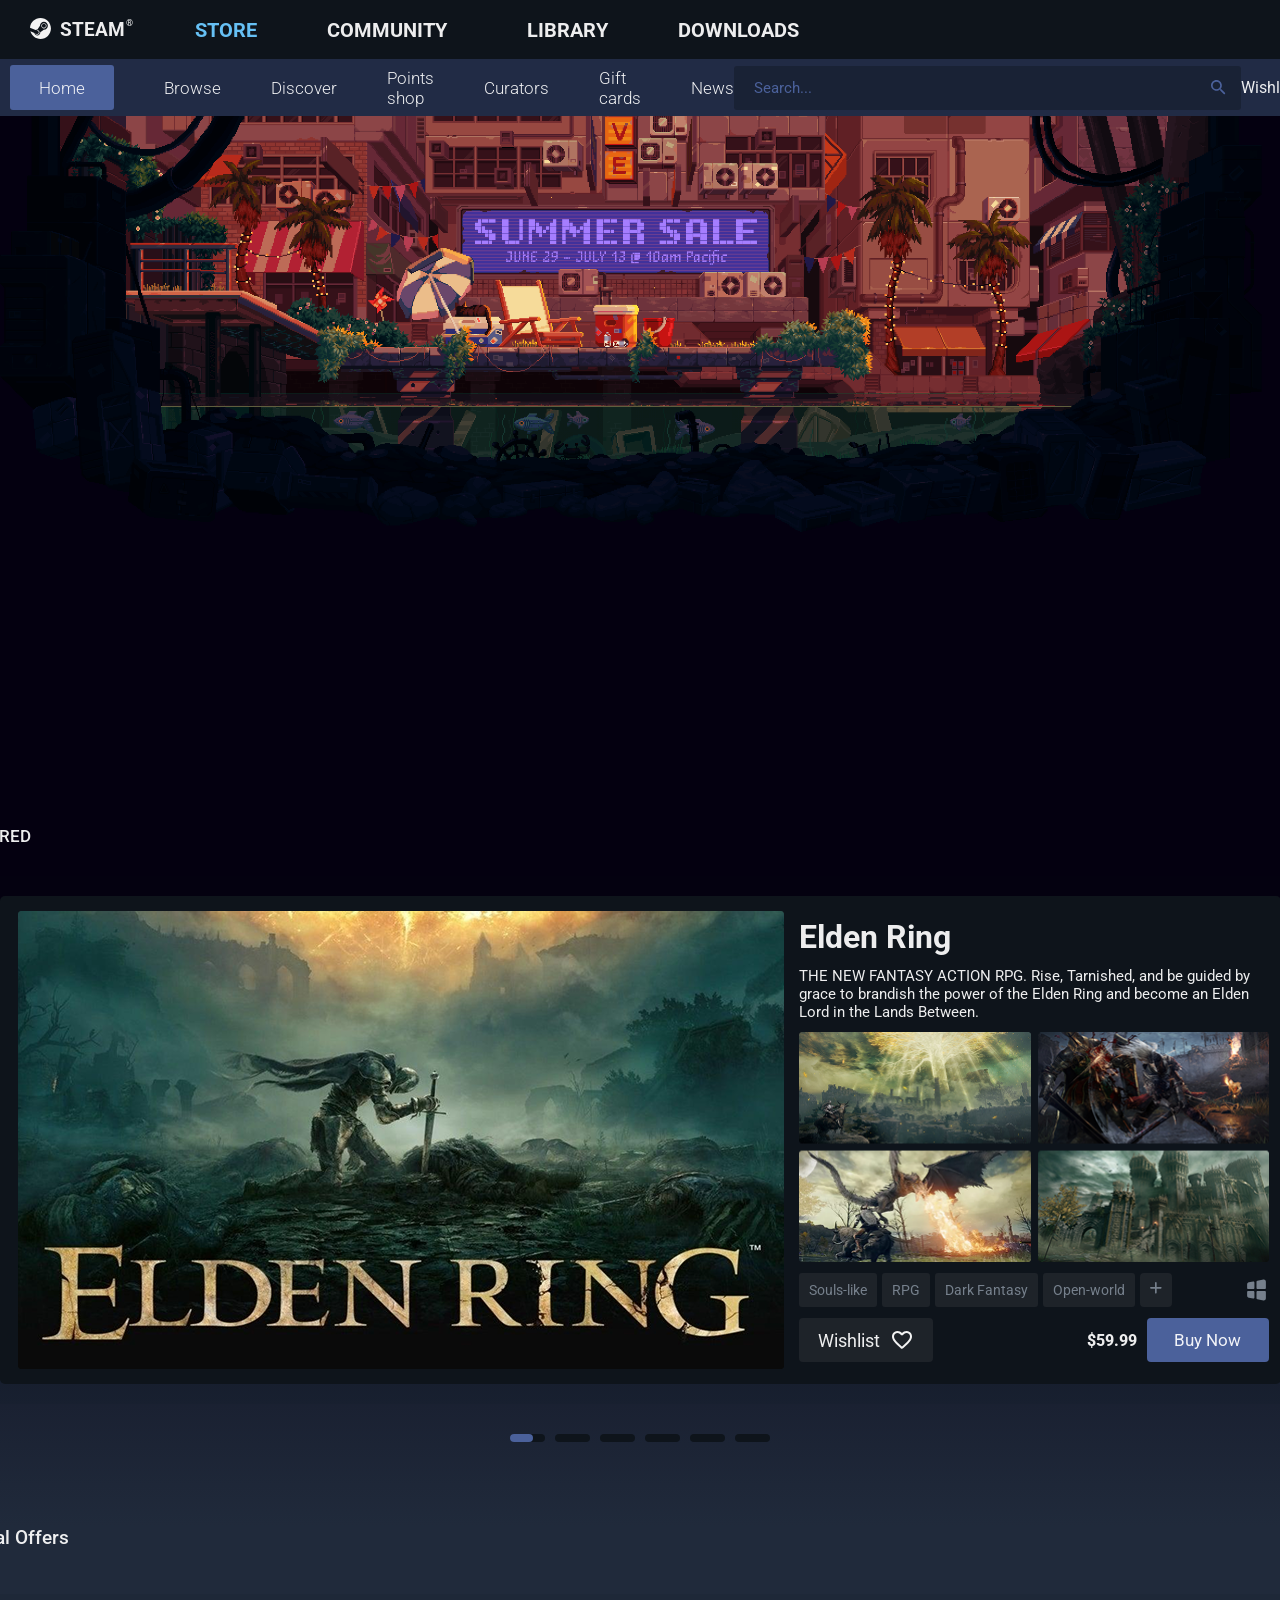
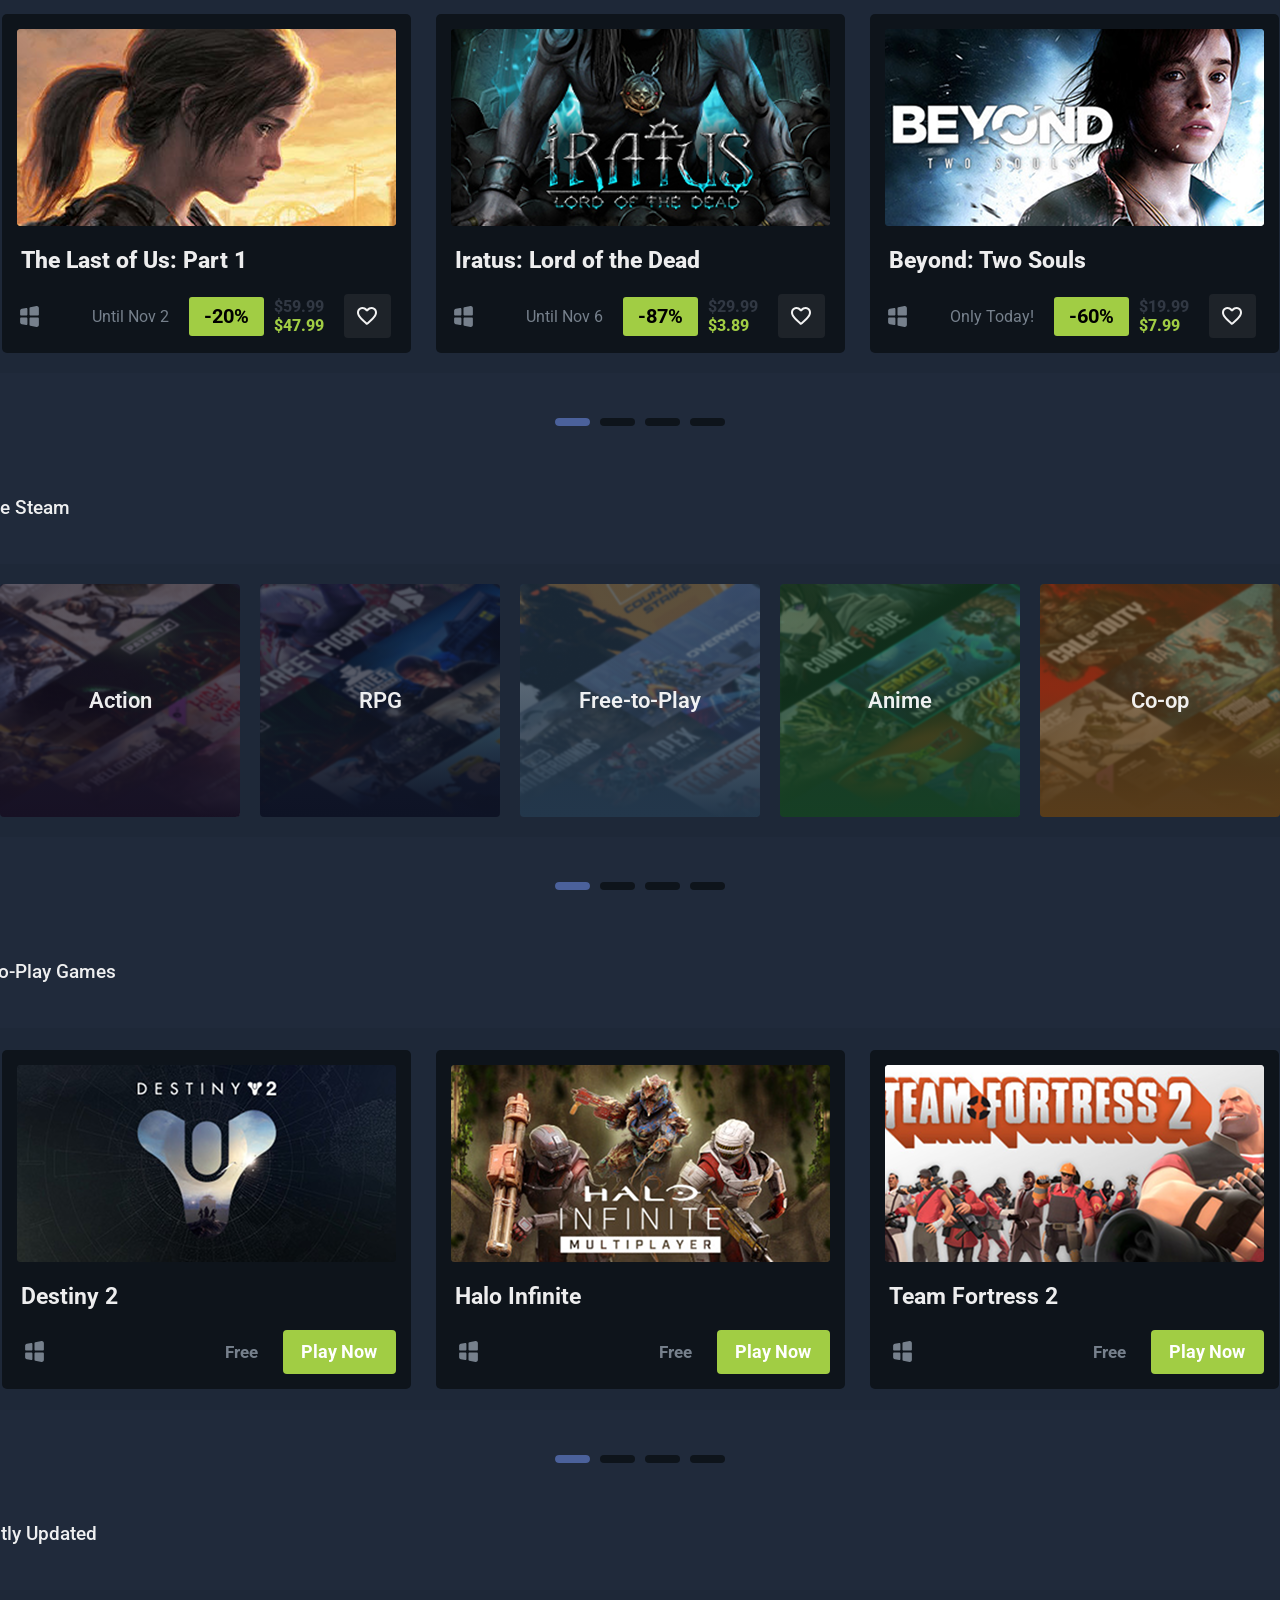
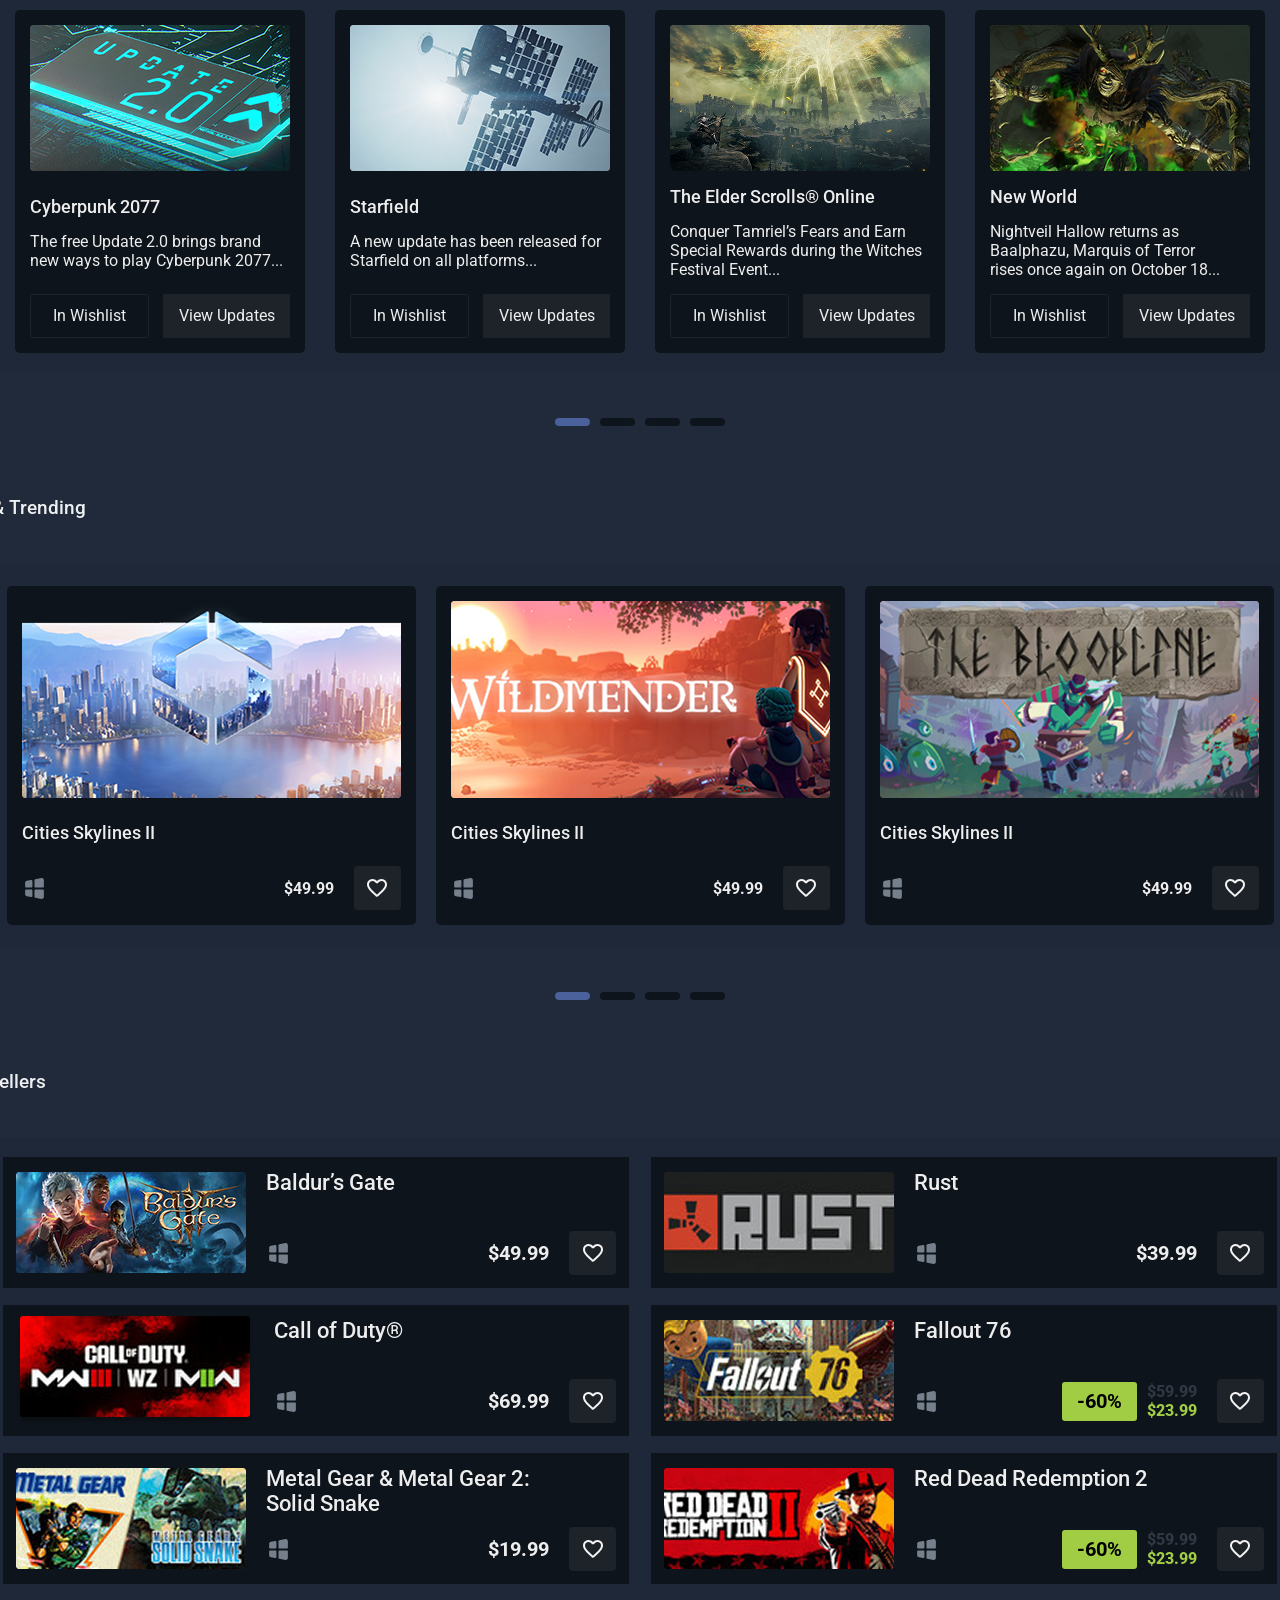
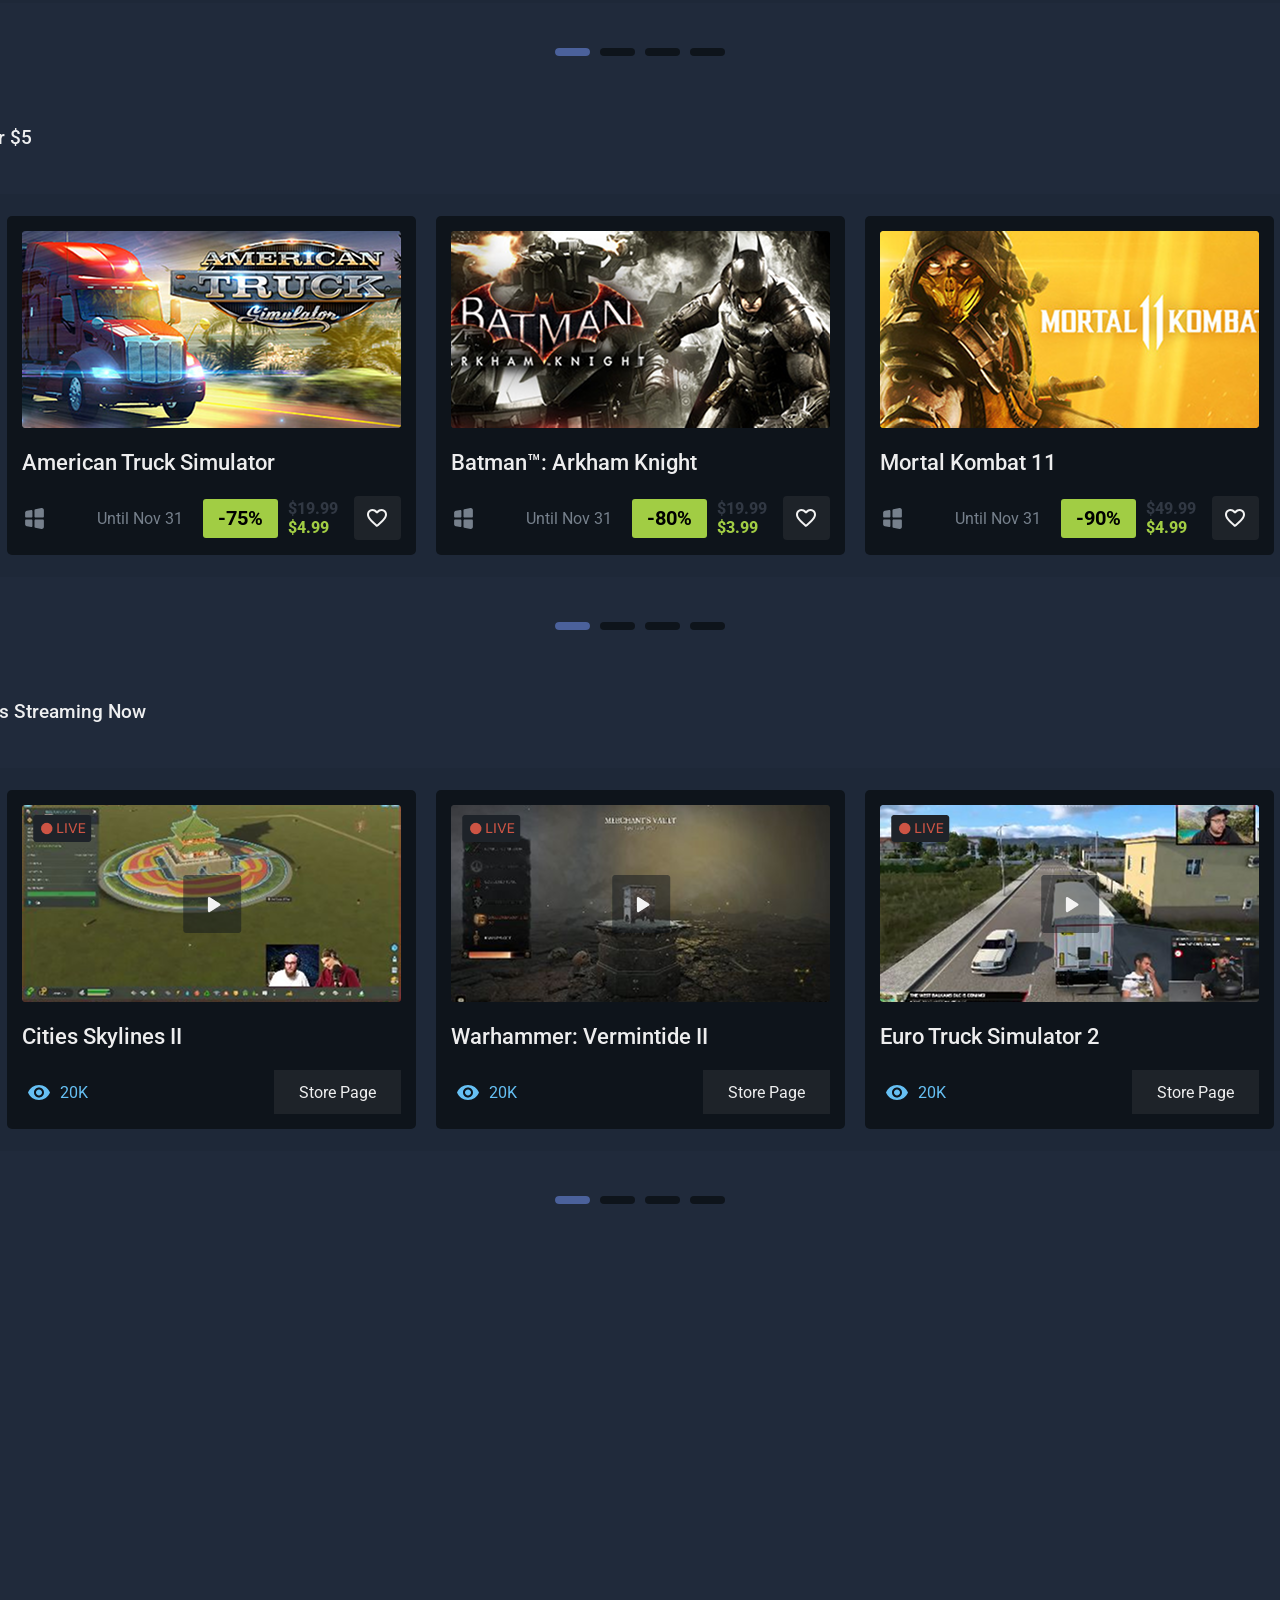
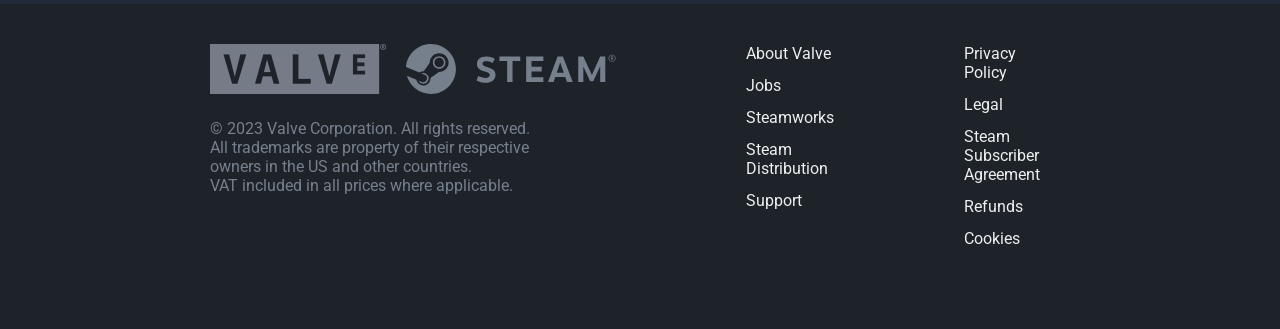
==== commit 1e7d22ee: "Update index.html" ====
--- a/index.html
+++ b/index.html
@@ -45,7 +45,7 @@
     <meta property="og:description"
         content="Staem  - All games in one place">
     <meta property="og:url" content="https://steam.com">
-    <meta property="og:image" content="https://steam.com/img/icons/portrait-young-card.png">
+    <meta property="og:image" content="https://img/icons/portrait-young-card.png">
     <meta property="og:image:width" content="680">
     <meta property="og:image:height" content="408">
     <meta property="og:image:alt" content="Game-steam">
@@ -55,7 +55,7 @@
     <meta name="twitter:title" content="steam">
     <meta name="twitter:description"
        content="Staem  - All games in one place">
-    <meta name="twitter:image" content="https://steam/img/icons/portrait-young-card.png">
+    <meta name="twitter:image" content="https://img/icons/portrait-young-card.png">
     <meta name="twitter:image:alt" content="Staem">
     <meta name="twitter:site" content="@steam">
     <meta name="twitter:creator" content="steam">
@@ -126,8 +126,8 @@
             </form>
             <!-- Header options -->
             <div class="header__options">
-                <a href="steam_sign-in/steam_sign-in.html" class="header__options-group">Wishlist</a>
-                <a href="steam_sign-in/steam_sign-in.html" class="header__options-group">Cart</a>
+                <a href="#" class="header__options-group">Wishlist</a>
+                <a href="#" class="header__options-group">Cart</a>
                 <a href="#" class="header__options-button"><img src="./img/header/serch and options/options.svg"
                         alt="options" class="header__options-image"></a>
             </div>
@@ -713,4 +713,4 @@
 </body>
 <script src="/js/index.js"></script>
 
-</html>+</html>
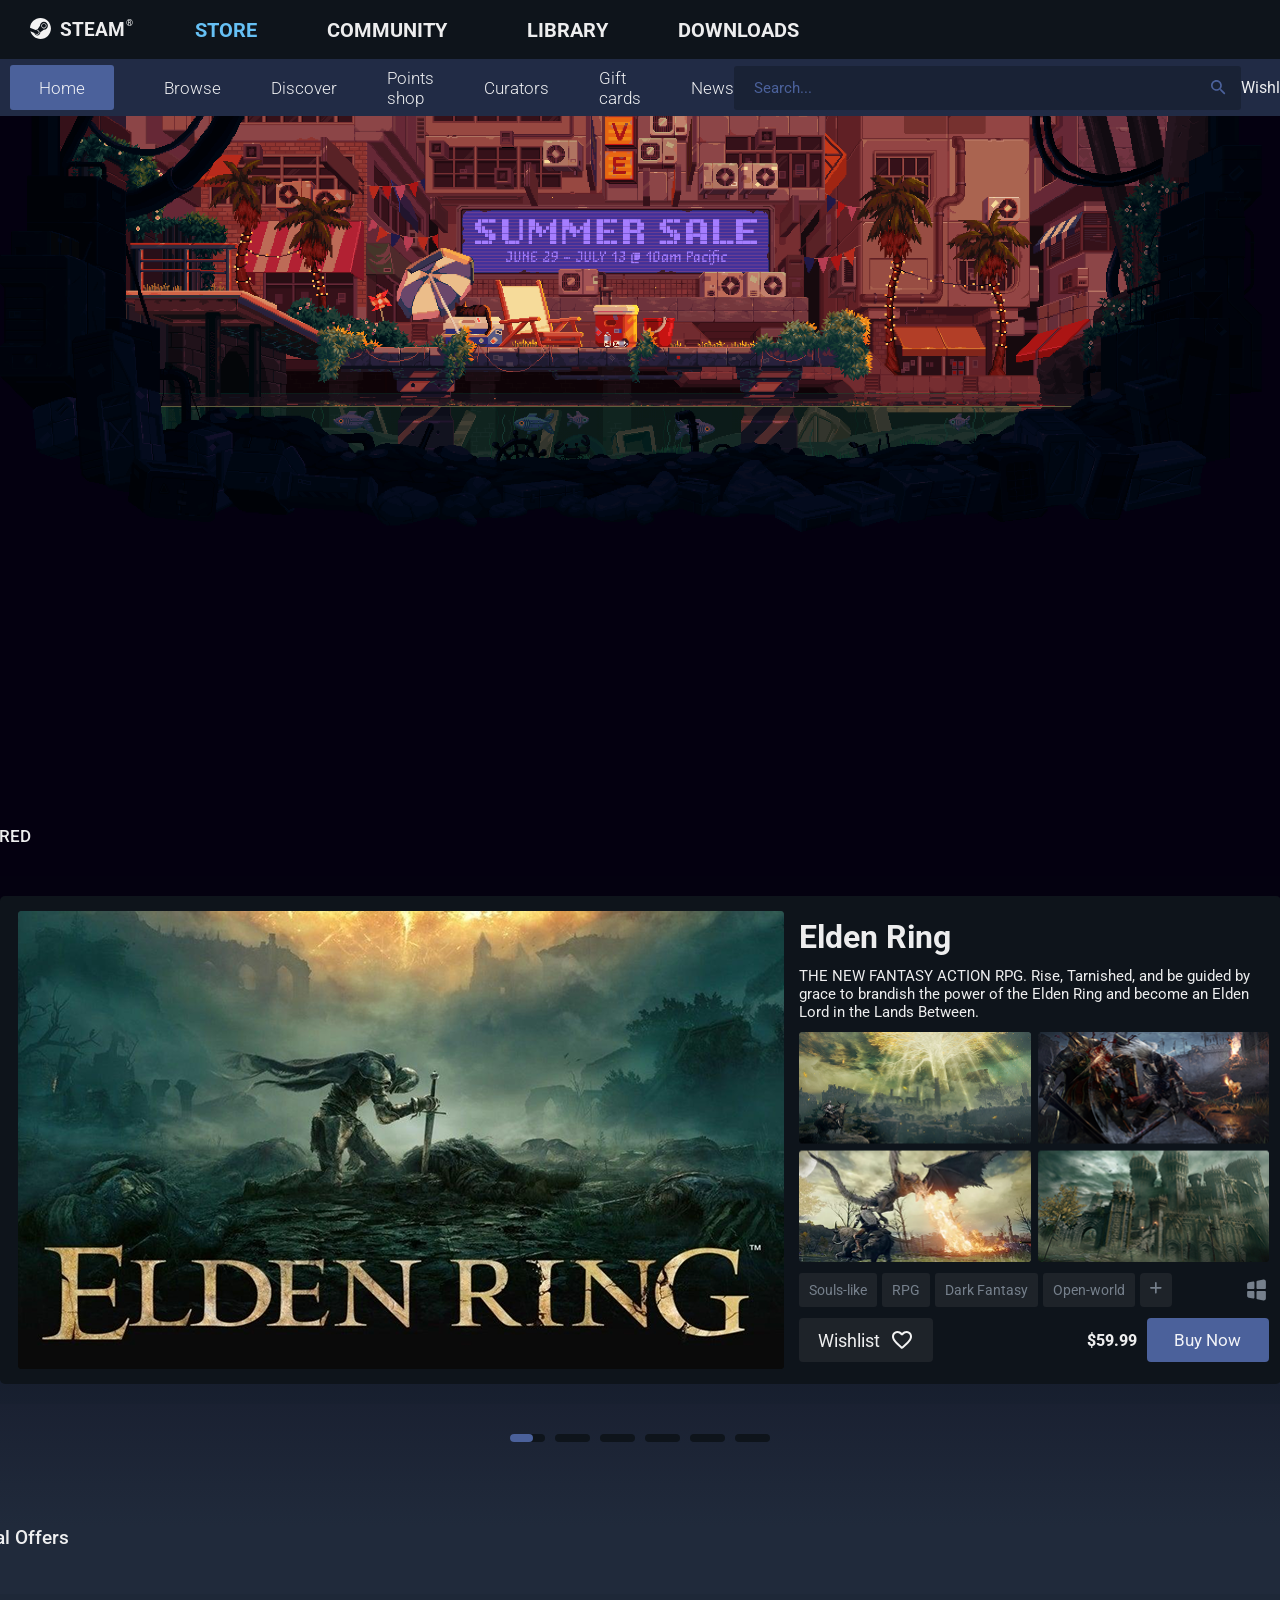
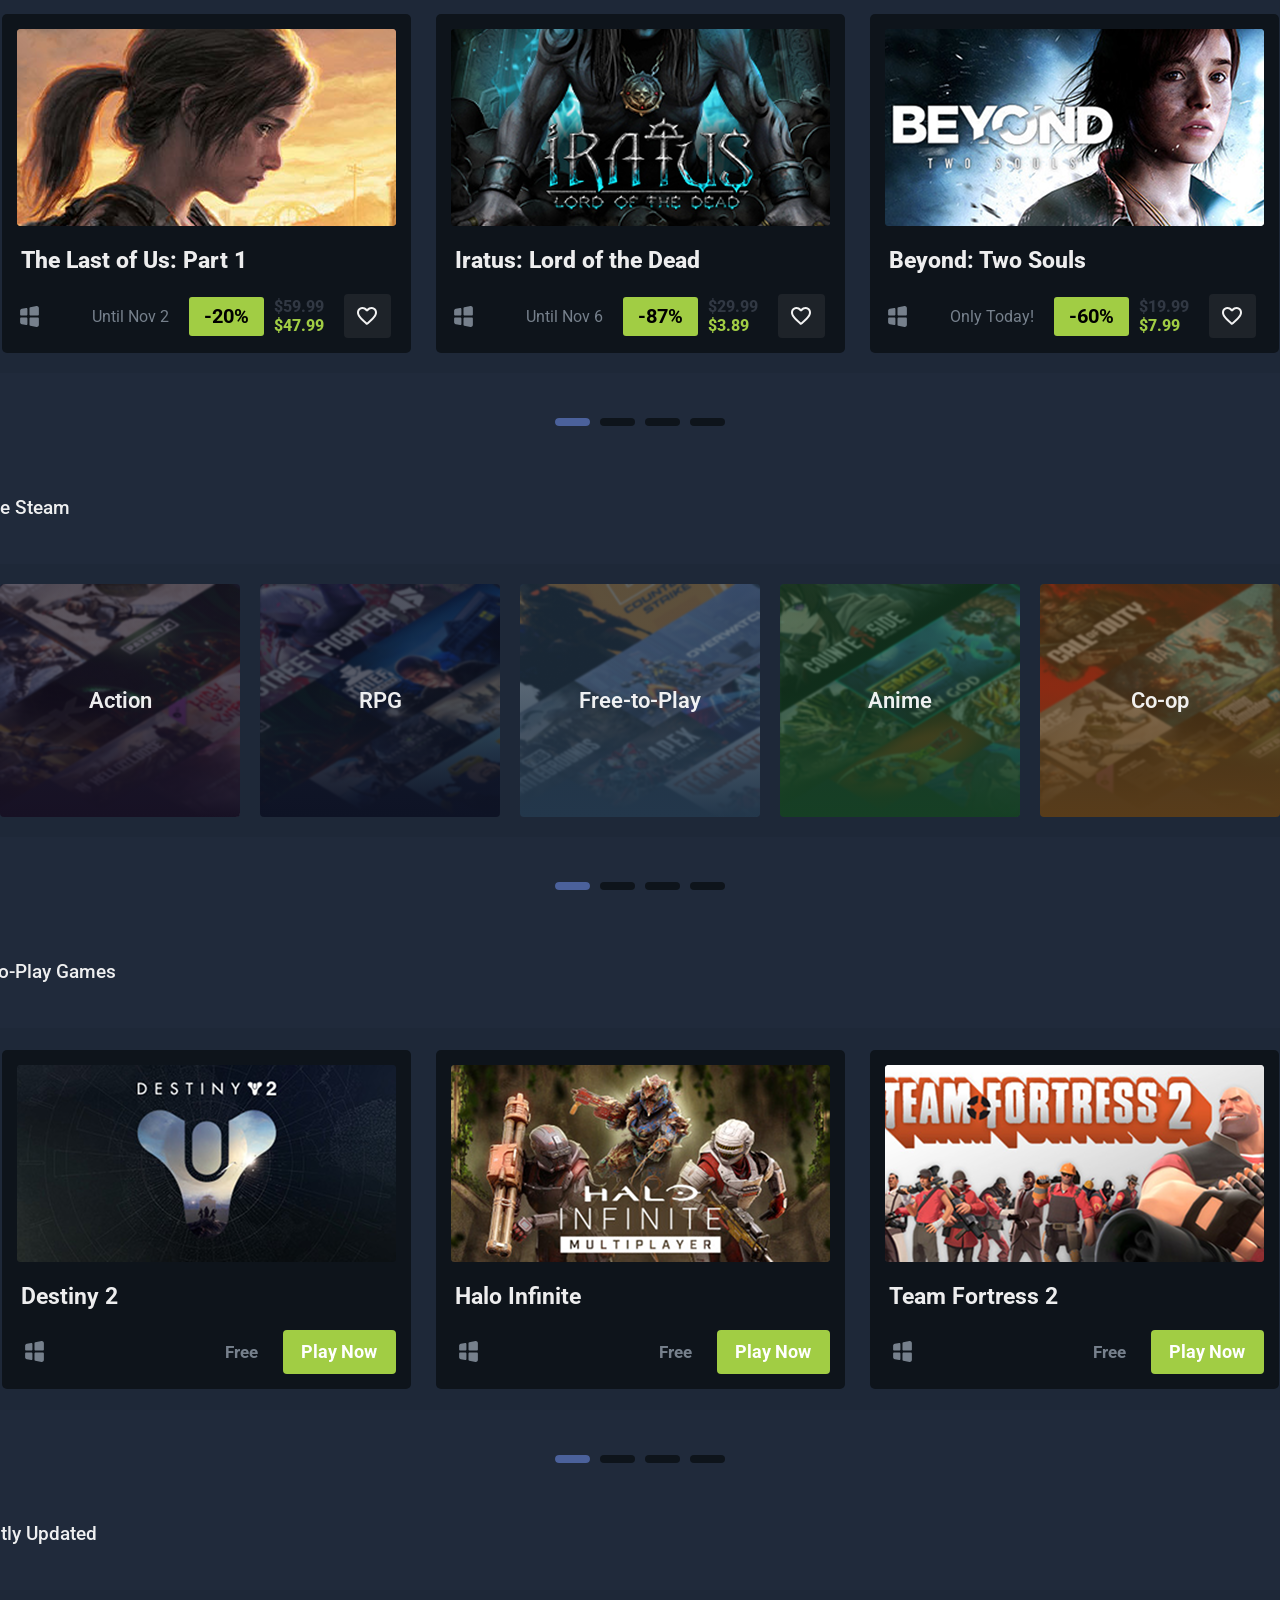
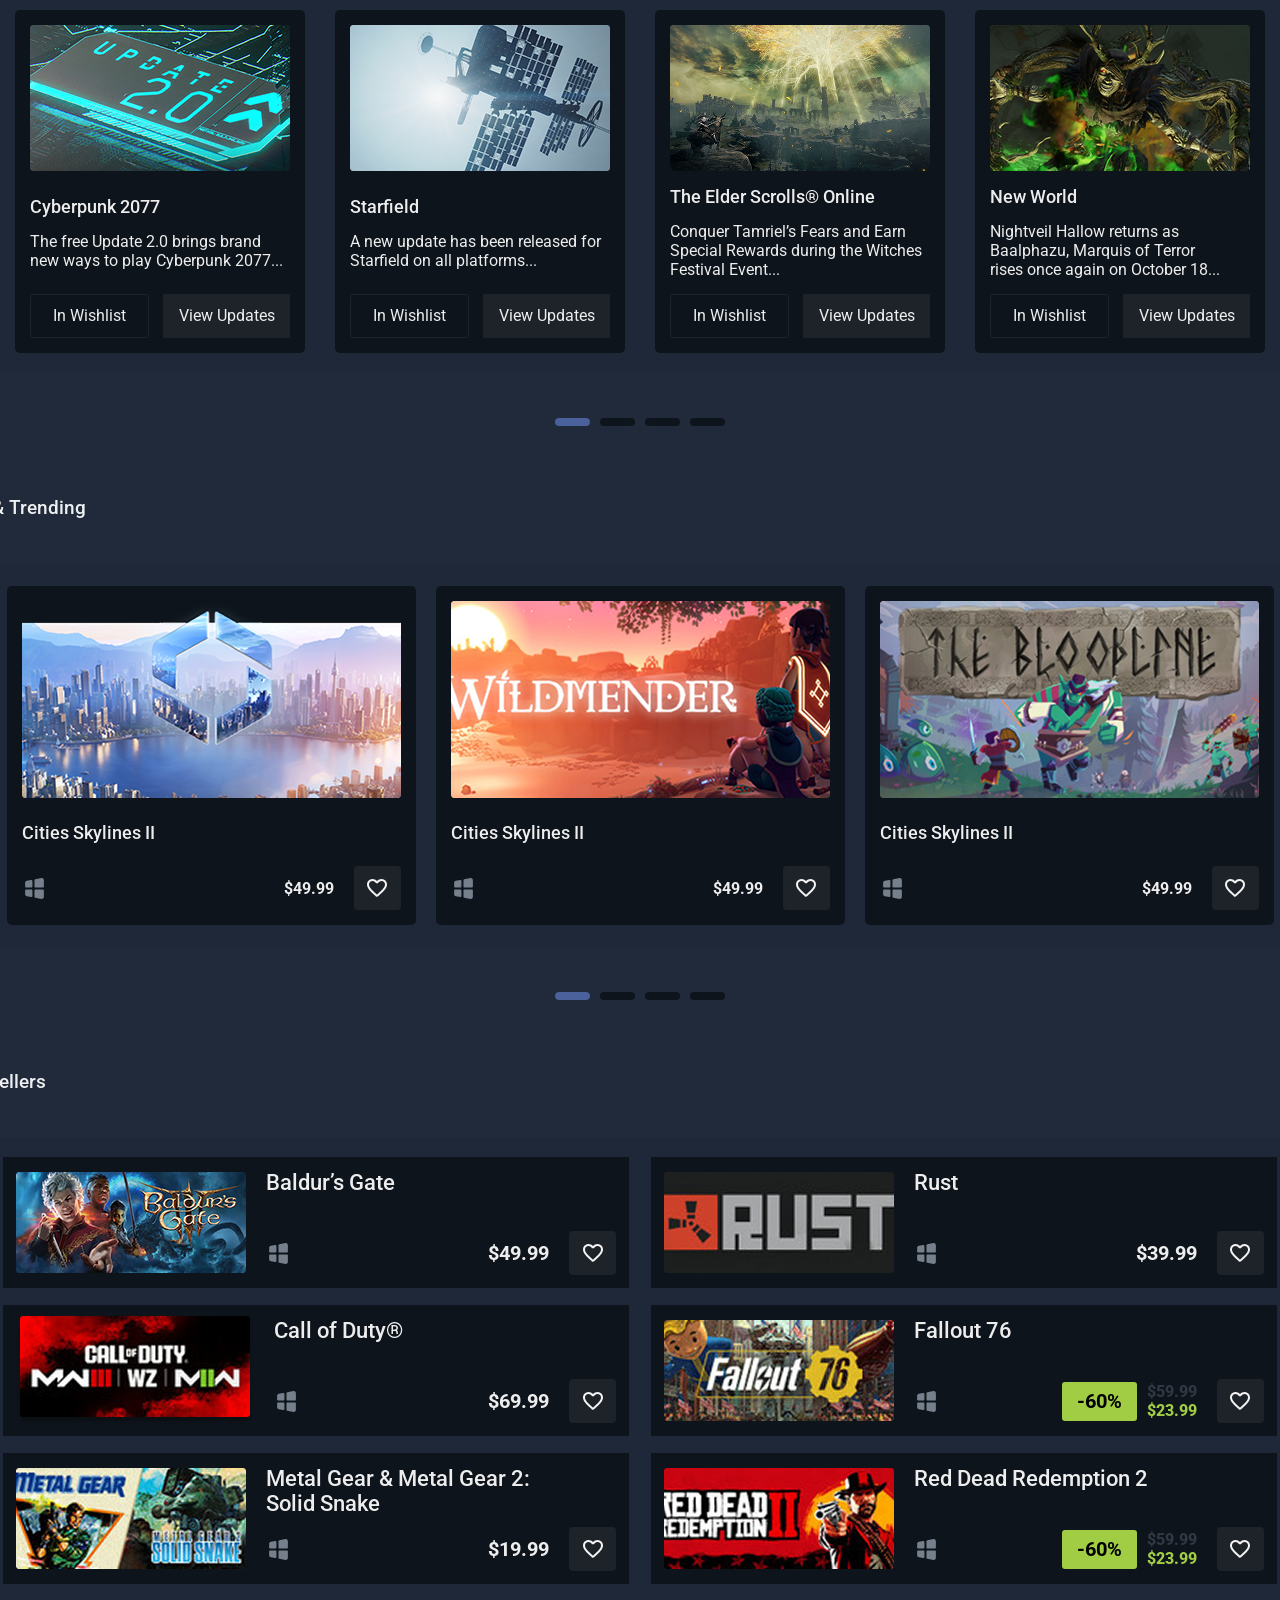
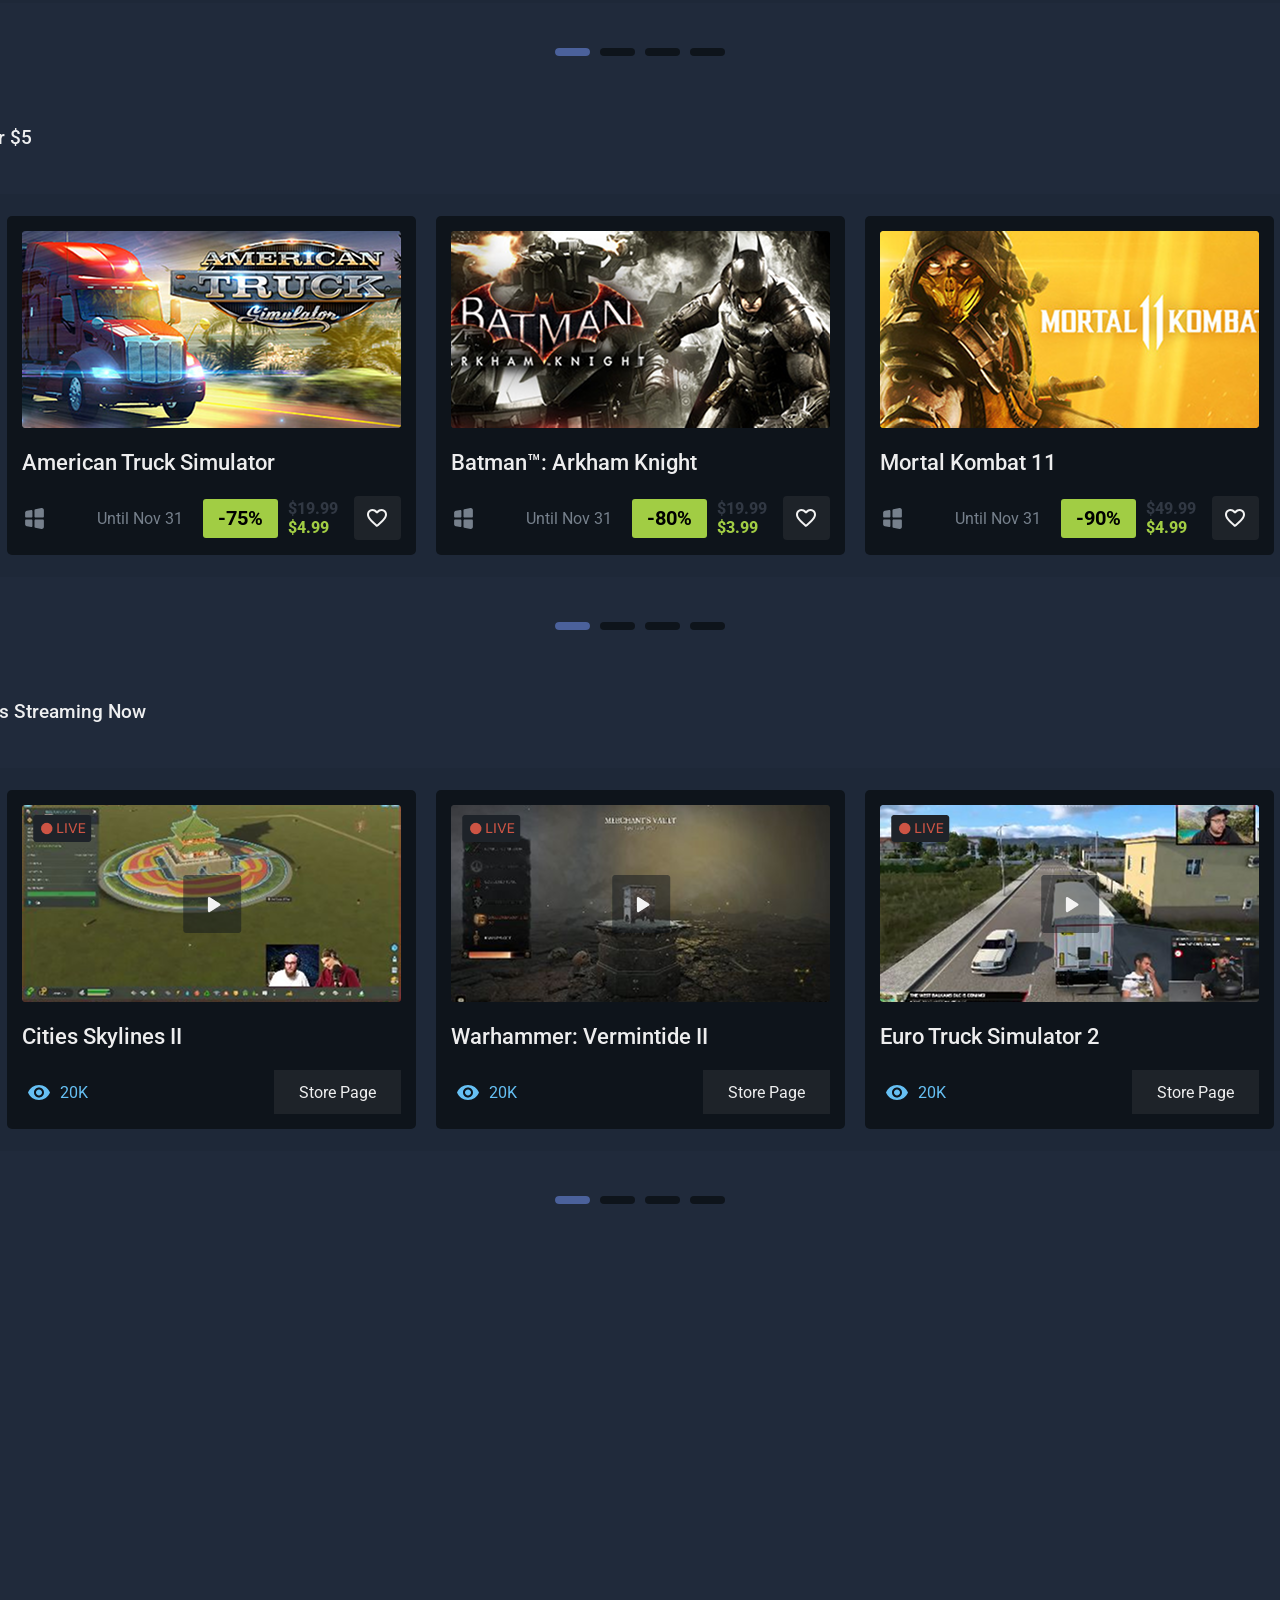
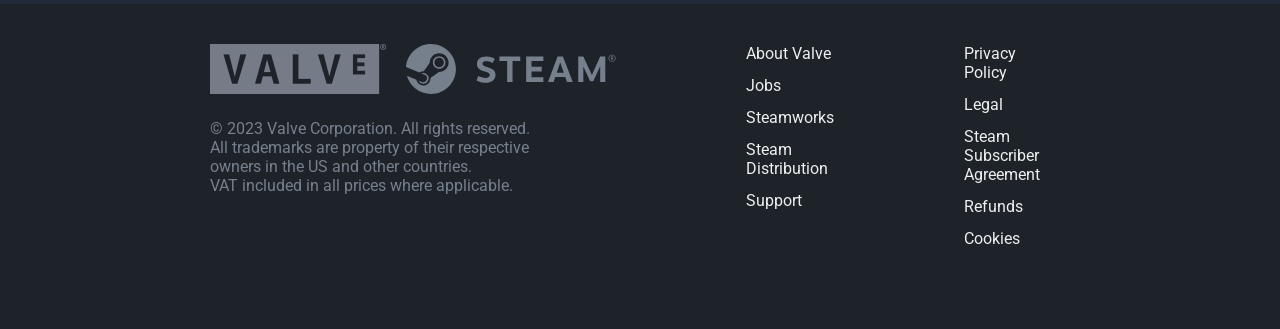
==== commit 7c9cfb99: "Update index.html" ====
--- a/index.html
+++ b/index.html
@@ -67,7 +67,7 @@
         <div class="header__up">
             <!-- Header logo -->
             <div class="header__logo">
-                <img src="/img/header/logo/logo-steam.svg" alt="steam-logo" class="header__logo-img">
+                <img src="./img/header/logo/logo-steam.svg" alt="steam-logo" class="header__logo-img">
                 <p class="header__logo-name">STEAM</p>
                 <p class="header__logo-name-r">®</p>
             </div>
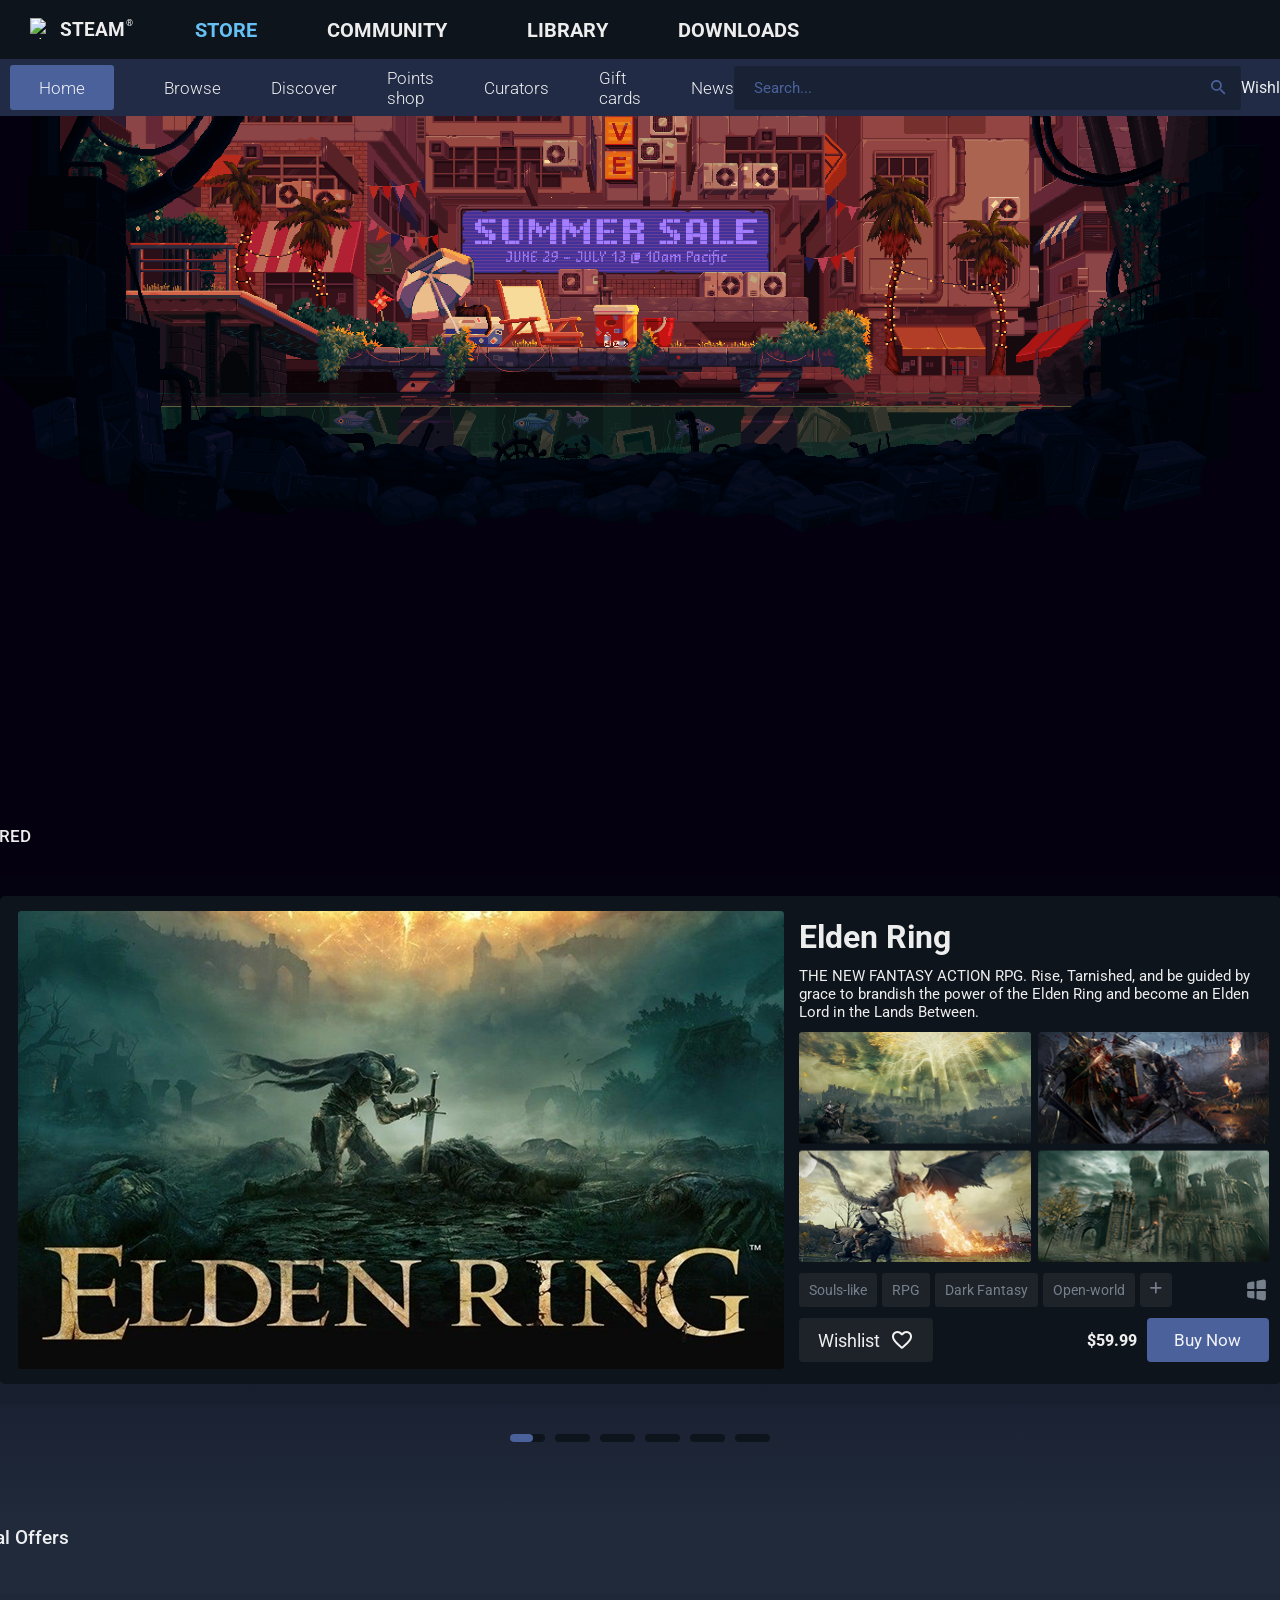
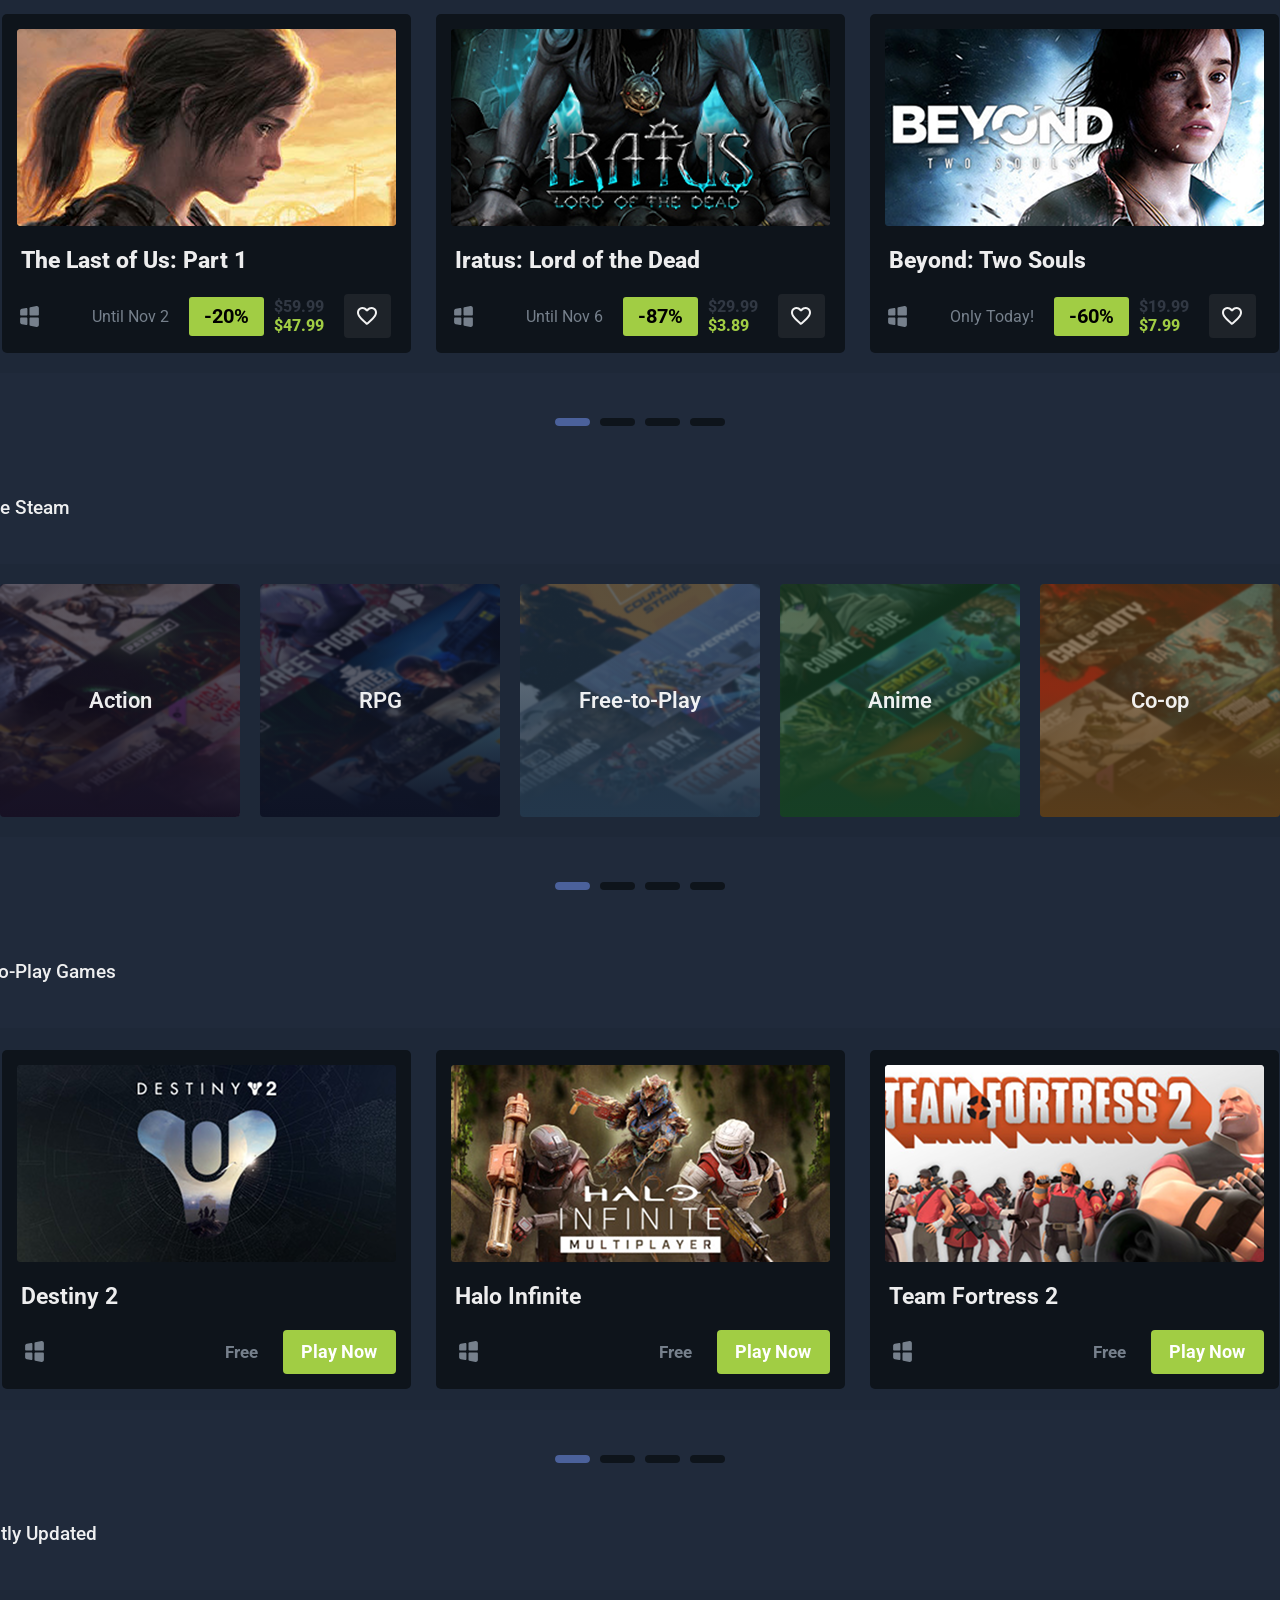
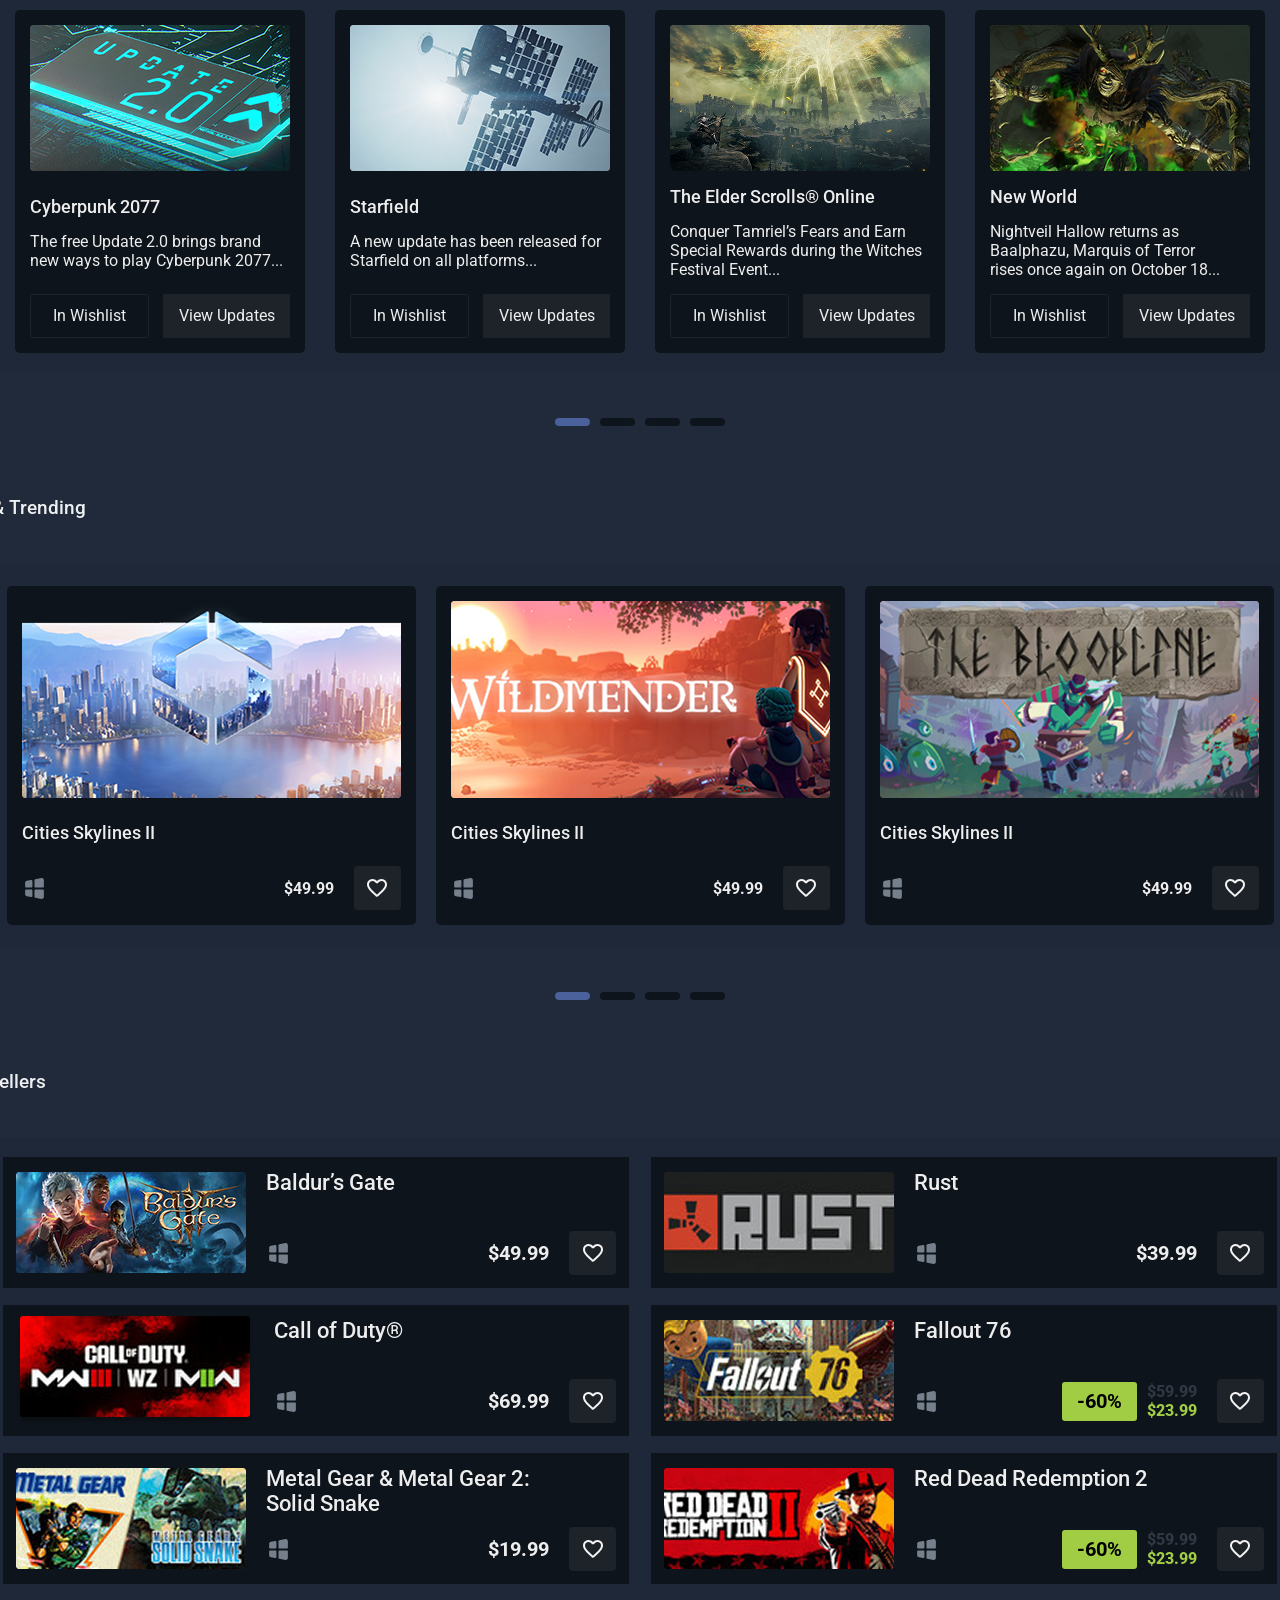
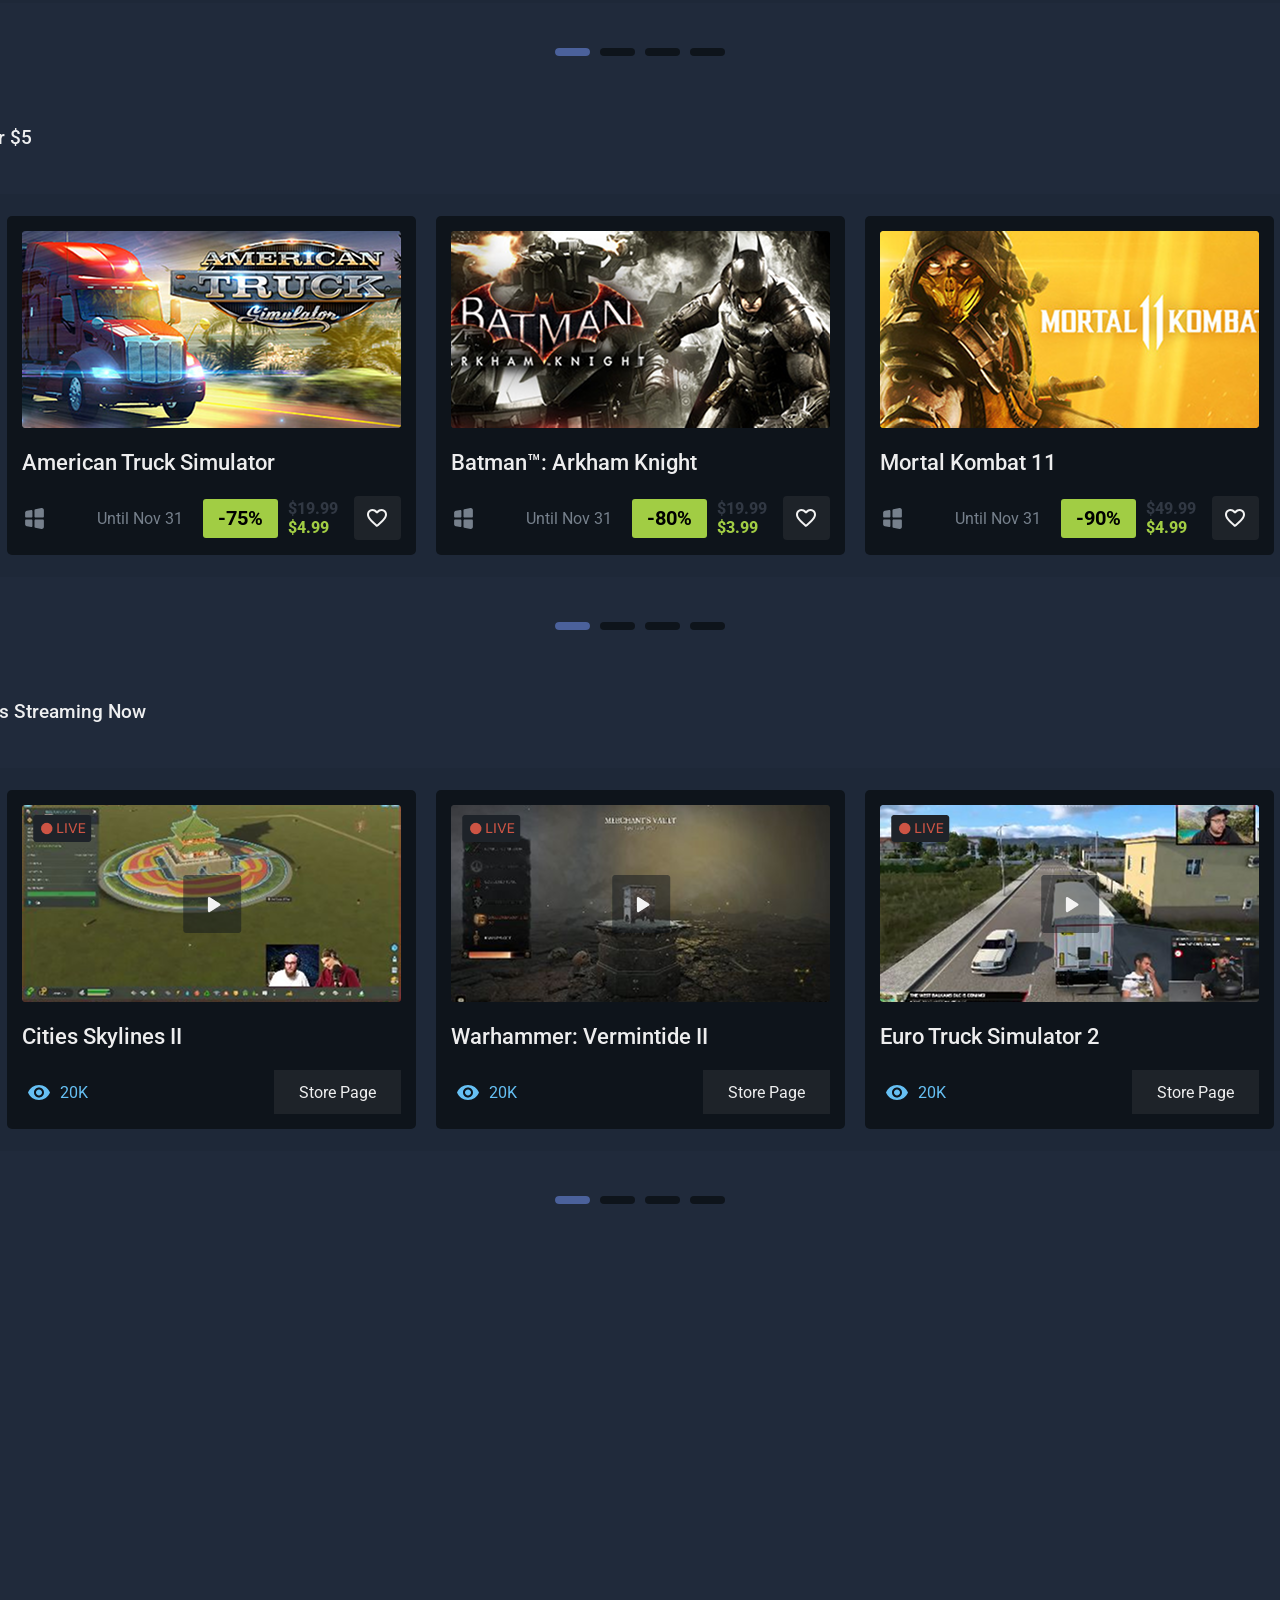
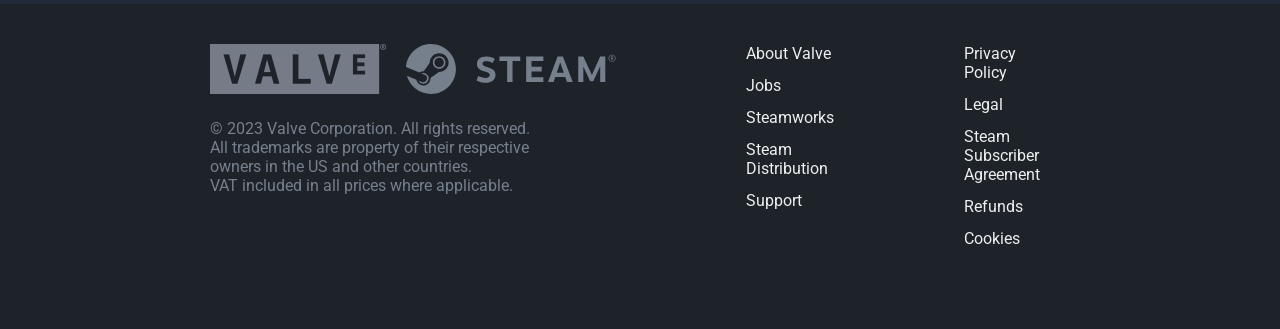
==== commit a30c6b54: "Update index.html" ====
--- a/index.html
+++ b/index.html
@@ -67,7 +67,7 @@
         <div class="header__up">
             <!-- Header logo -->
             <div class="header__logo">
-                <img src="./img/header/logo/logo-steam.svg" alt="steam-logo" class="header__logo-img">
+                <img src=".img/header/logo/logo-steam.svg" alt="steam-logo" class="header__logo-img">
                 <p class="header__logo-name">STEAM</p>
                 <p class="header__logo-name-r">®</p>
             </div>
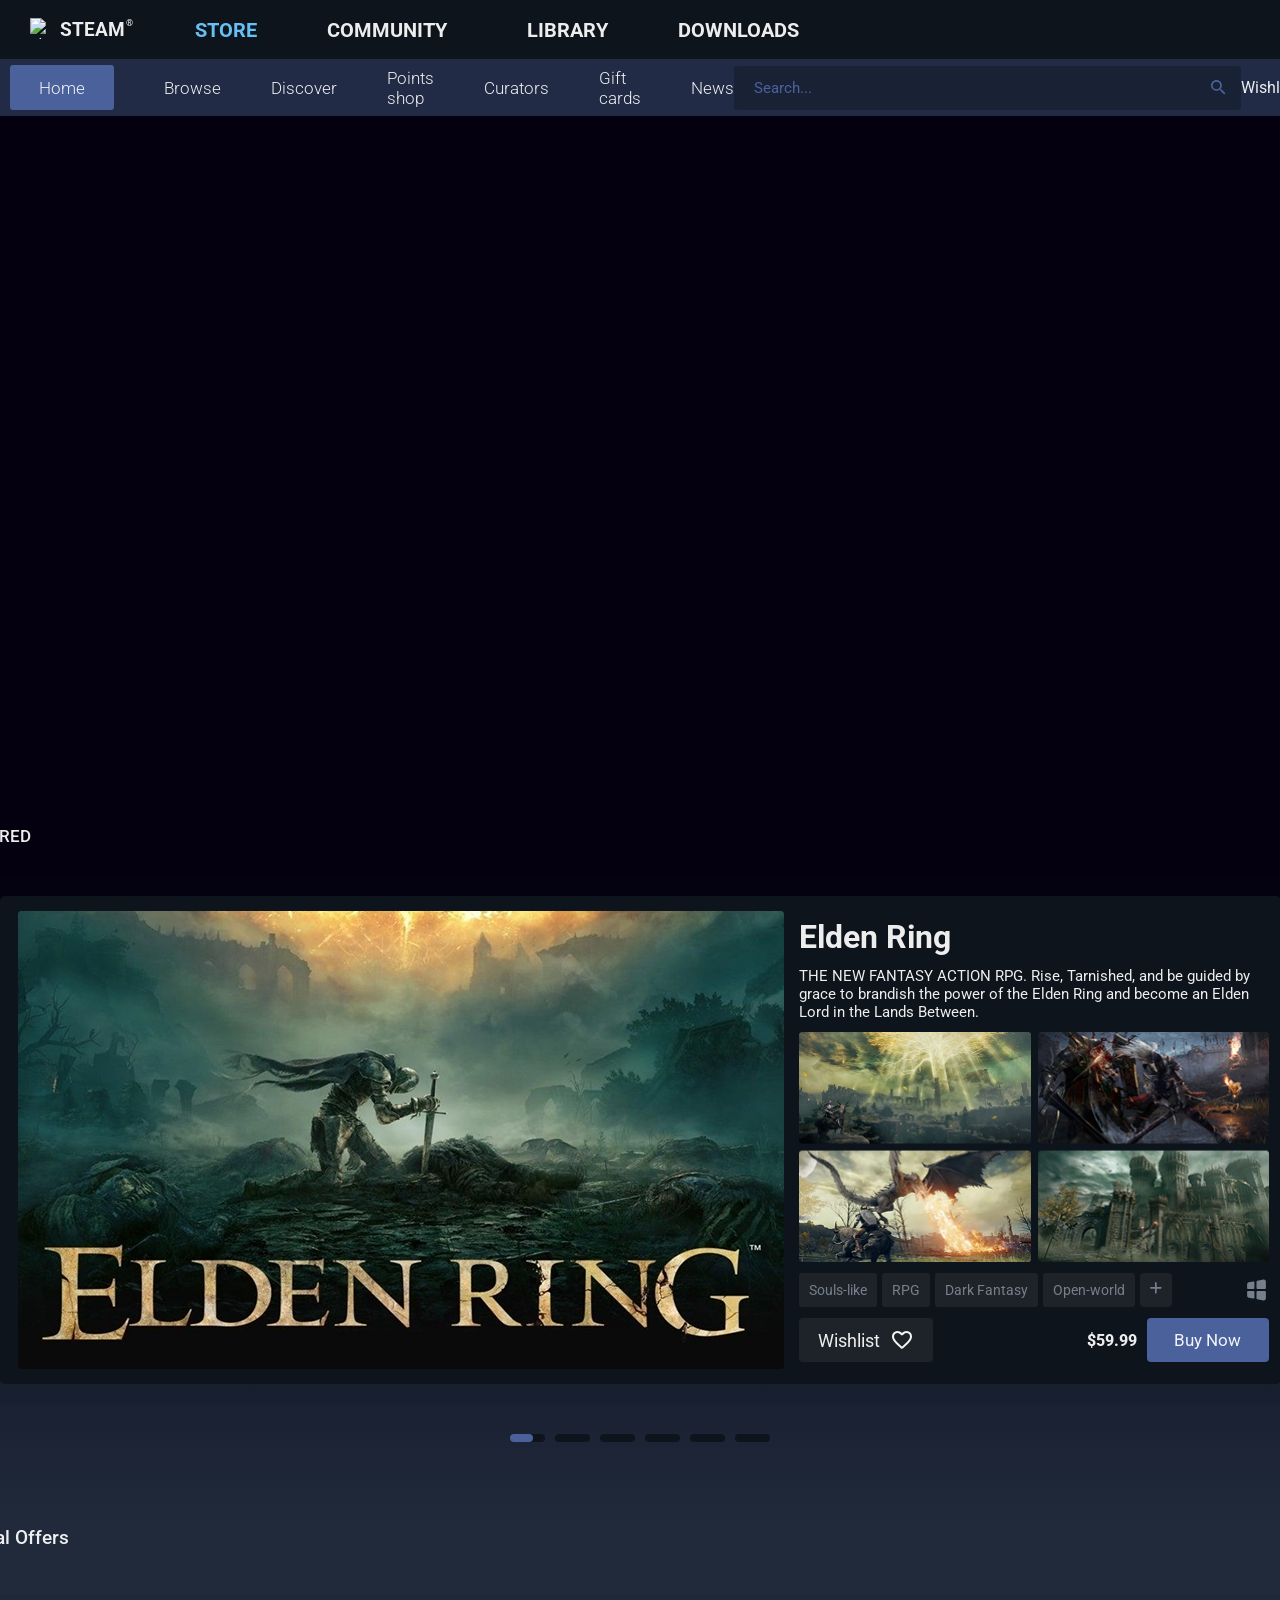
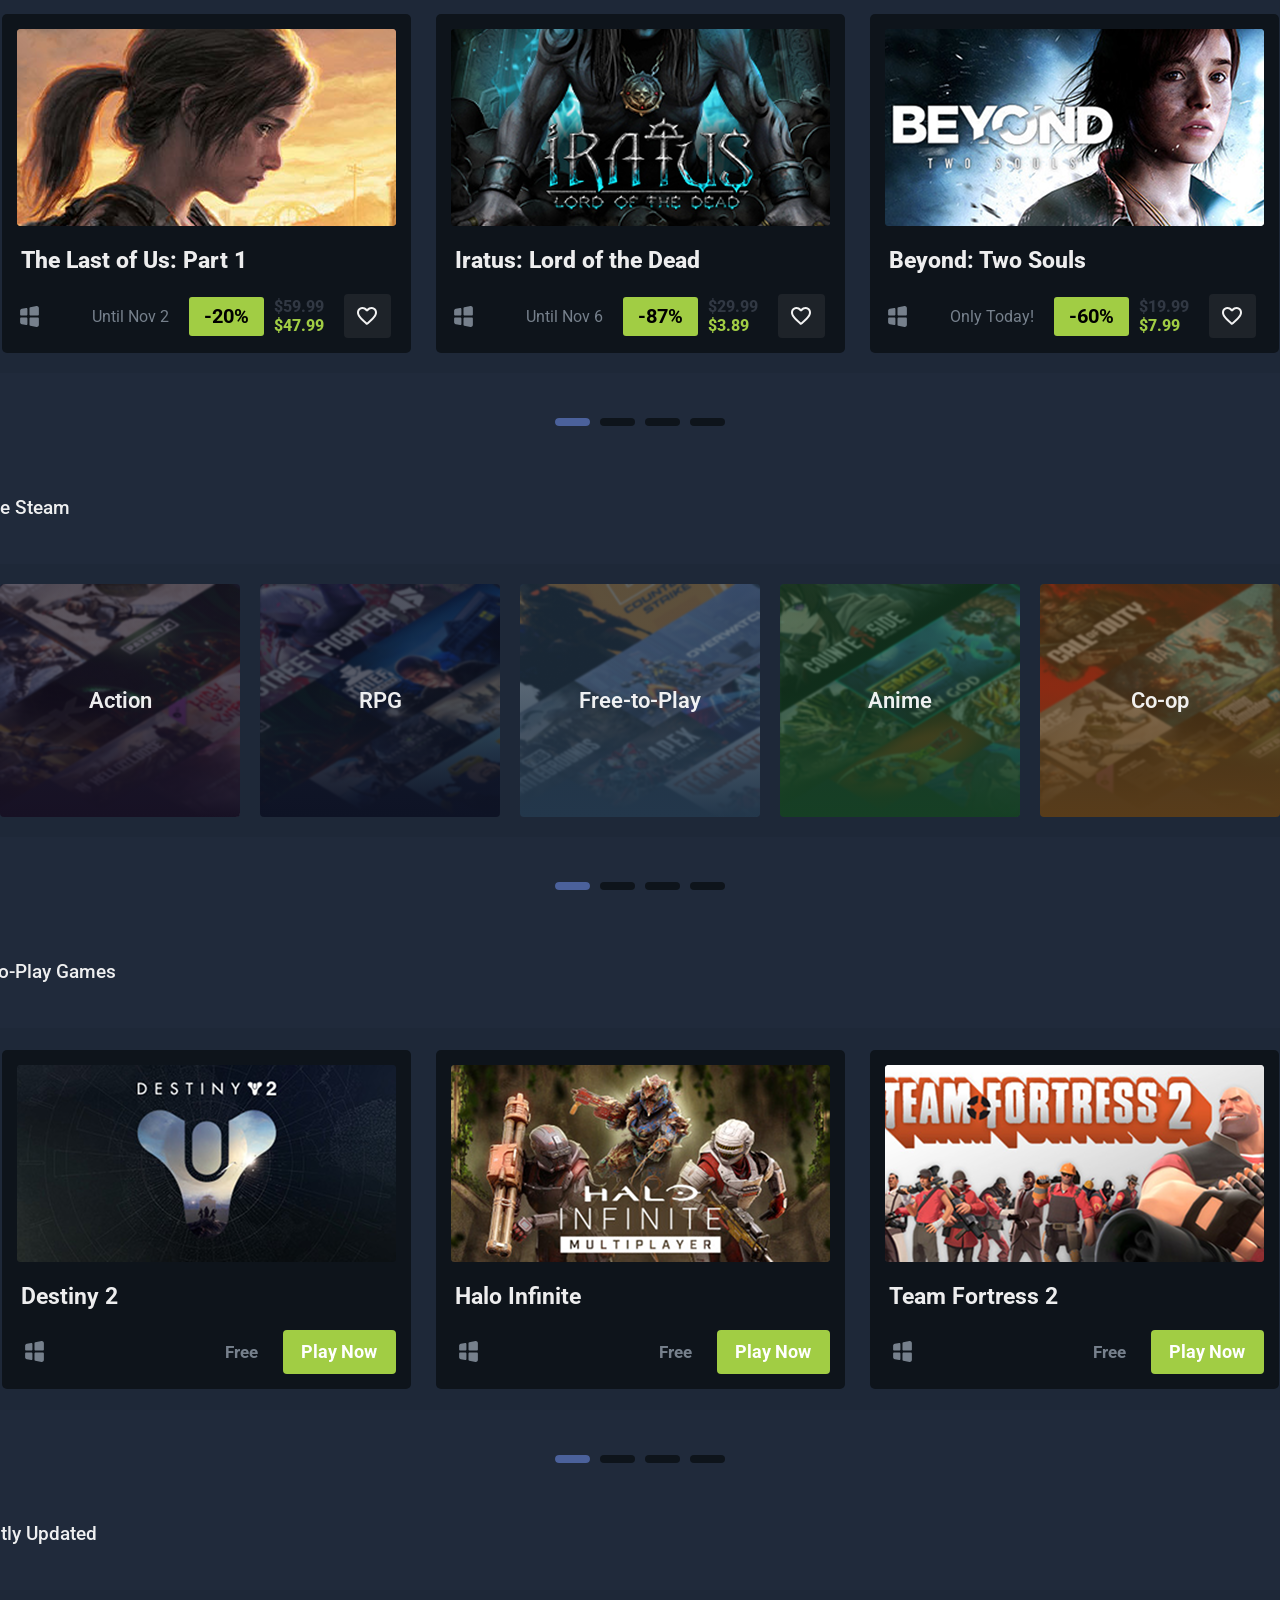
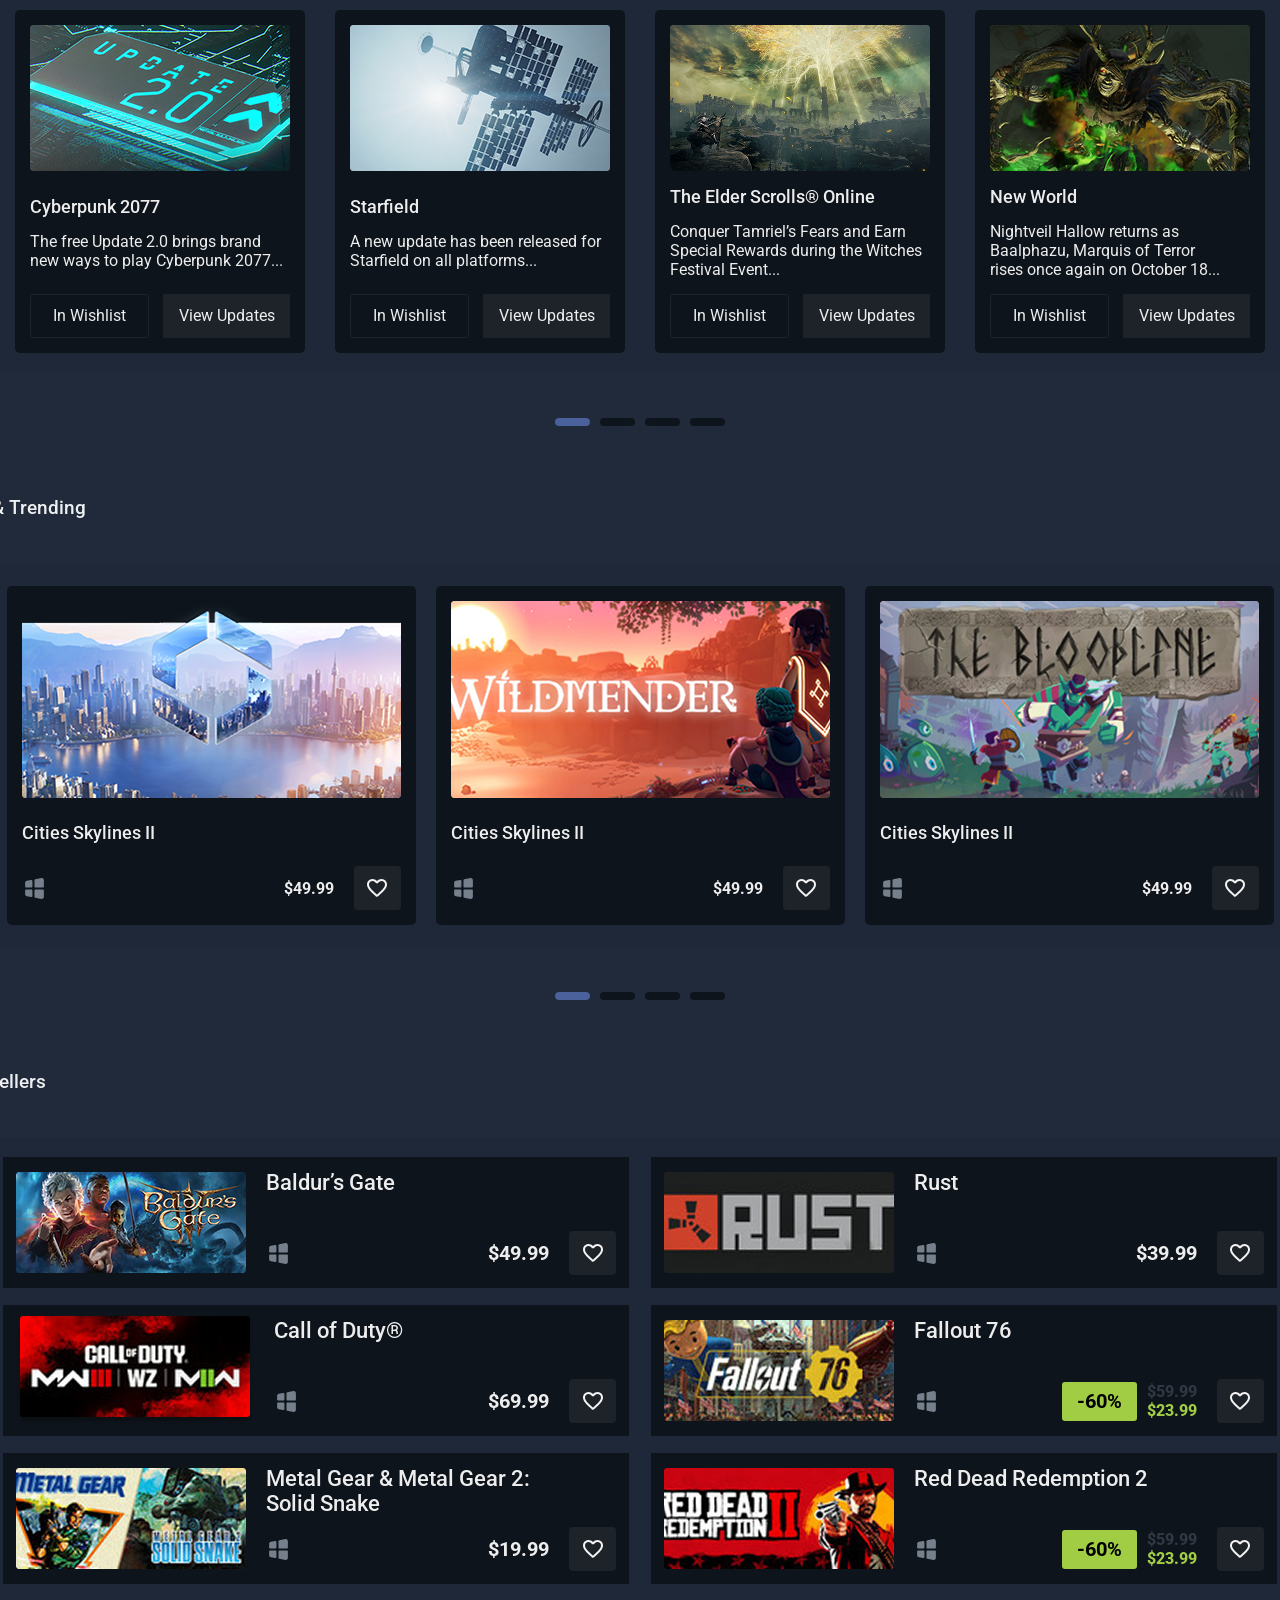
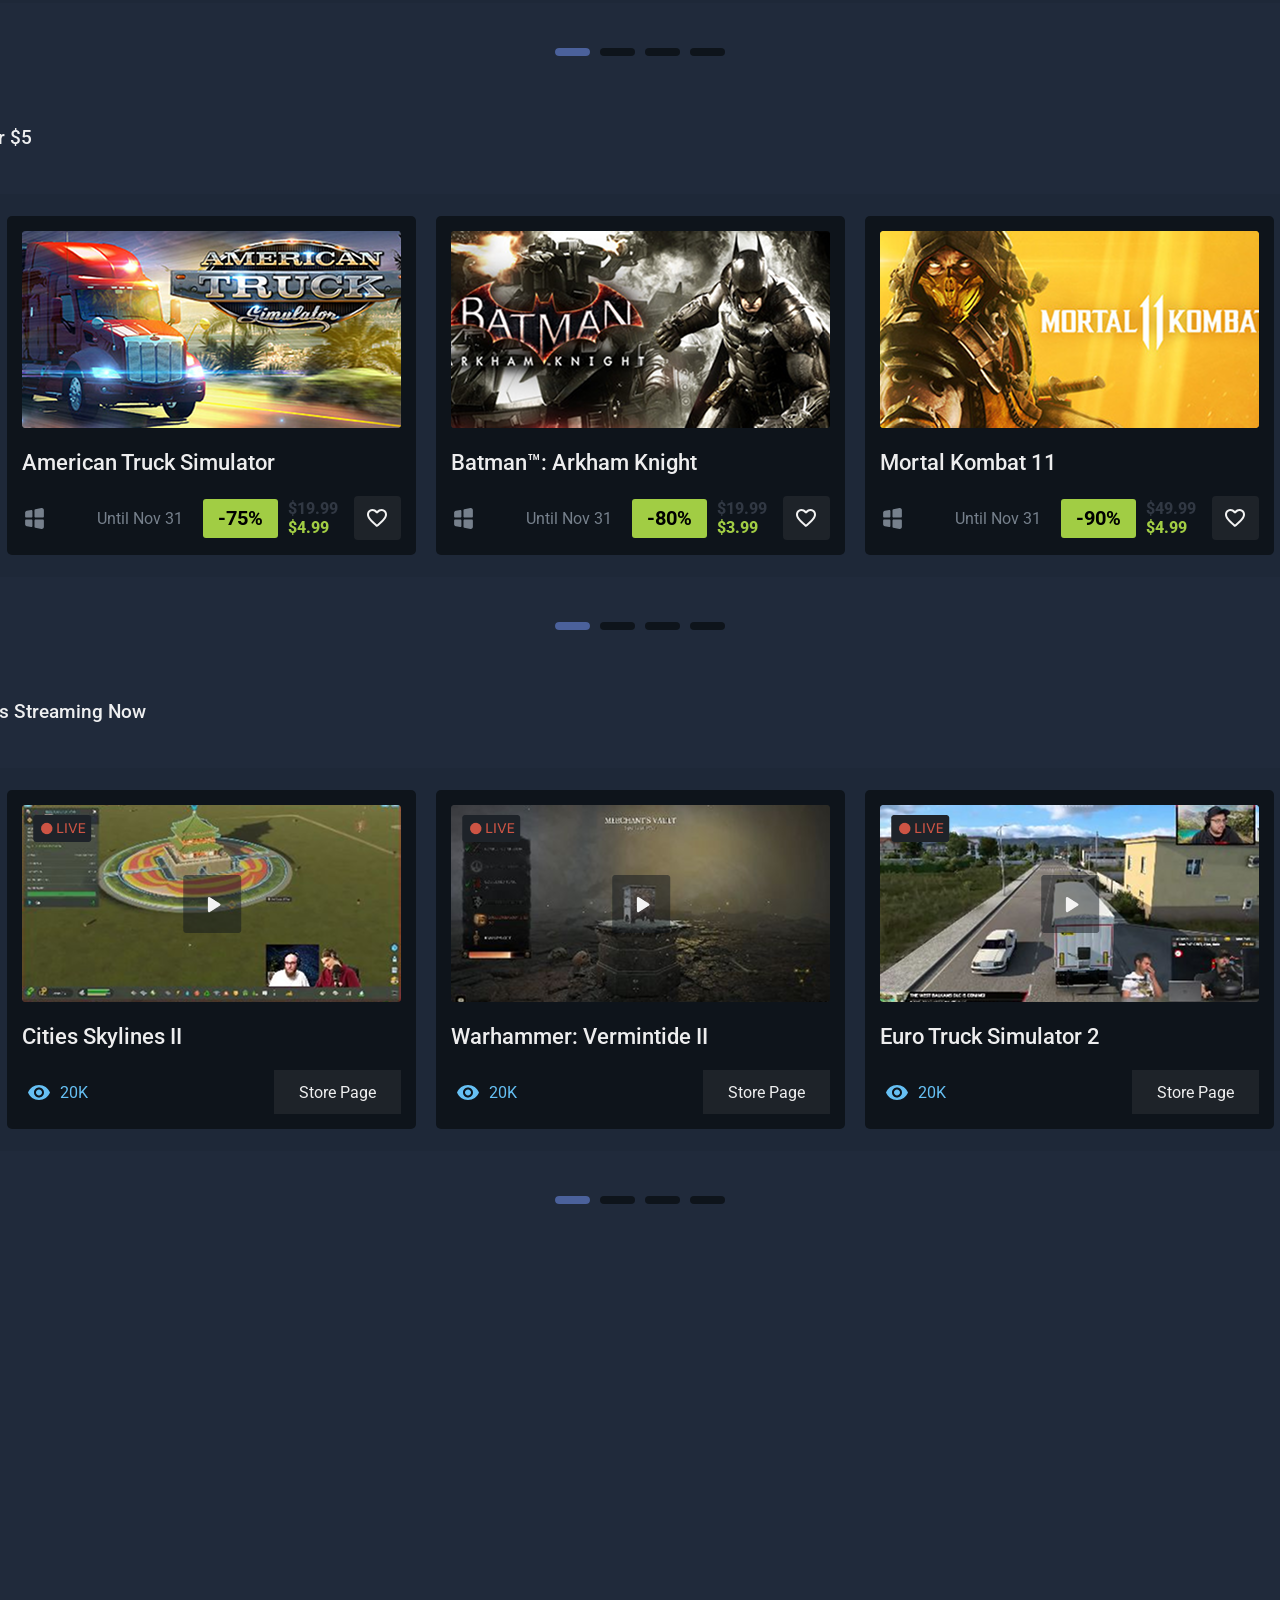
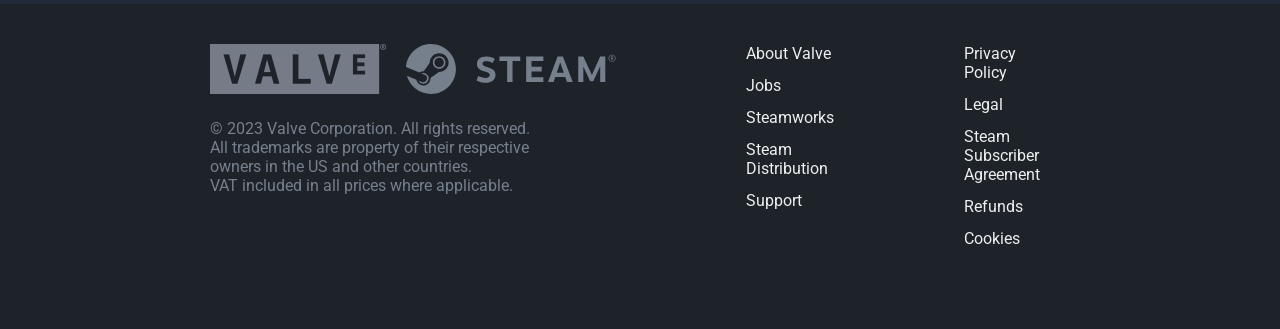
==== commit 0a815c0b: "Update index.html" ====
--- a/index.html
+++ b/index.html
@@ -122,7 +122,7 @@
             <!-- Header search -->
             <form class="header__search-form">
                 <input type="text" placeholder="Search..." class="headre__store-search">
-                <img src="img/header/serch and options/search.svg" alt="loupe" class="headre__store-search-loupe">
+                <img src="./img/header/serch and options/search.svg" alt="loupe" class="headre__store-search-loupe">
             </form>
             <!-- Header options -->
             <div class="header__options">
@@ -143,7 +143,7 @@
         <div class="main__featured">
             <p class="main__featured-title">Featured</p>
             <div class="main__game-card">
-                <img src="/img/main/featured/arrow/arrow-left.svg" alt="arrow-left" class="main__game-arrow-left">
+                <img src="./img/main/featured/arrow/arrow-left.svg" alt="arrow-left" class="main__game-arrow-left">
                 <div class="main__game-elden_ring">
                     <img src="./img/main/featured/games/Elden Ring/elden-ring-preview.png" alt="elden-ring-image"
                         class="main__game-elden_ring-preview">
@@ -152,7 +152,7 @@
                         <p class="main__game-elden-ring-text">THE NEW FANTASY ACTION RPG. Rise, Tarnished, and be guided
                             by grace to brandish the power of the Elden Ring and become an Elden Lord in the Lands
                             Between.</p>
-                        <img src="/img/main/featured/games/Elden Ring/elden-ring-image.png" alt="elden-ring-image"
+                        <img src="./img/main/featured/games/Elden Ring/elden-ring-image.png" alt="elden-ring-image"
                             class="main__game-elden-ring-image">
                         <div class="main__game-elden-ring-tegs">
                             <div class="main__game-elden-ring-items">
--- a/css/style.css
+++ b/css/style.css
@@ -328,7 +328,7 @@
 .main__hero-block {
     width: 100%;
     height: 600px;
-    background-image: url("/img/main/hero block/summer-sale-banner.gif");
+    background-image: url(".img/main/hero block/summer-sale-banner.gif");
     background-repeat: no-repeat;
     background-position: top;
     background-size: 100%;
@@ -1262,4 +1262,4 @@
     gap: 10px;
     align-items: start;
     margin-left: 180px;
-}+}
